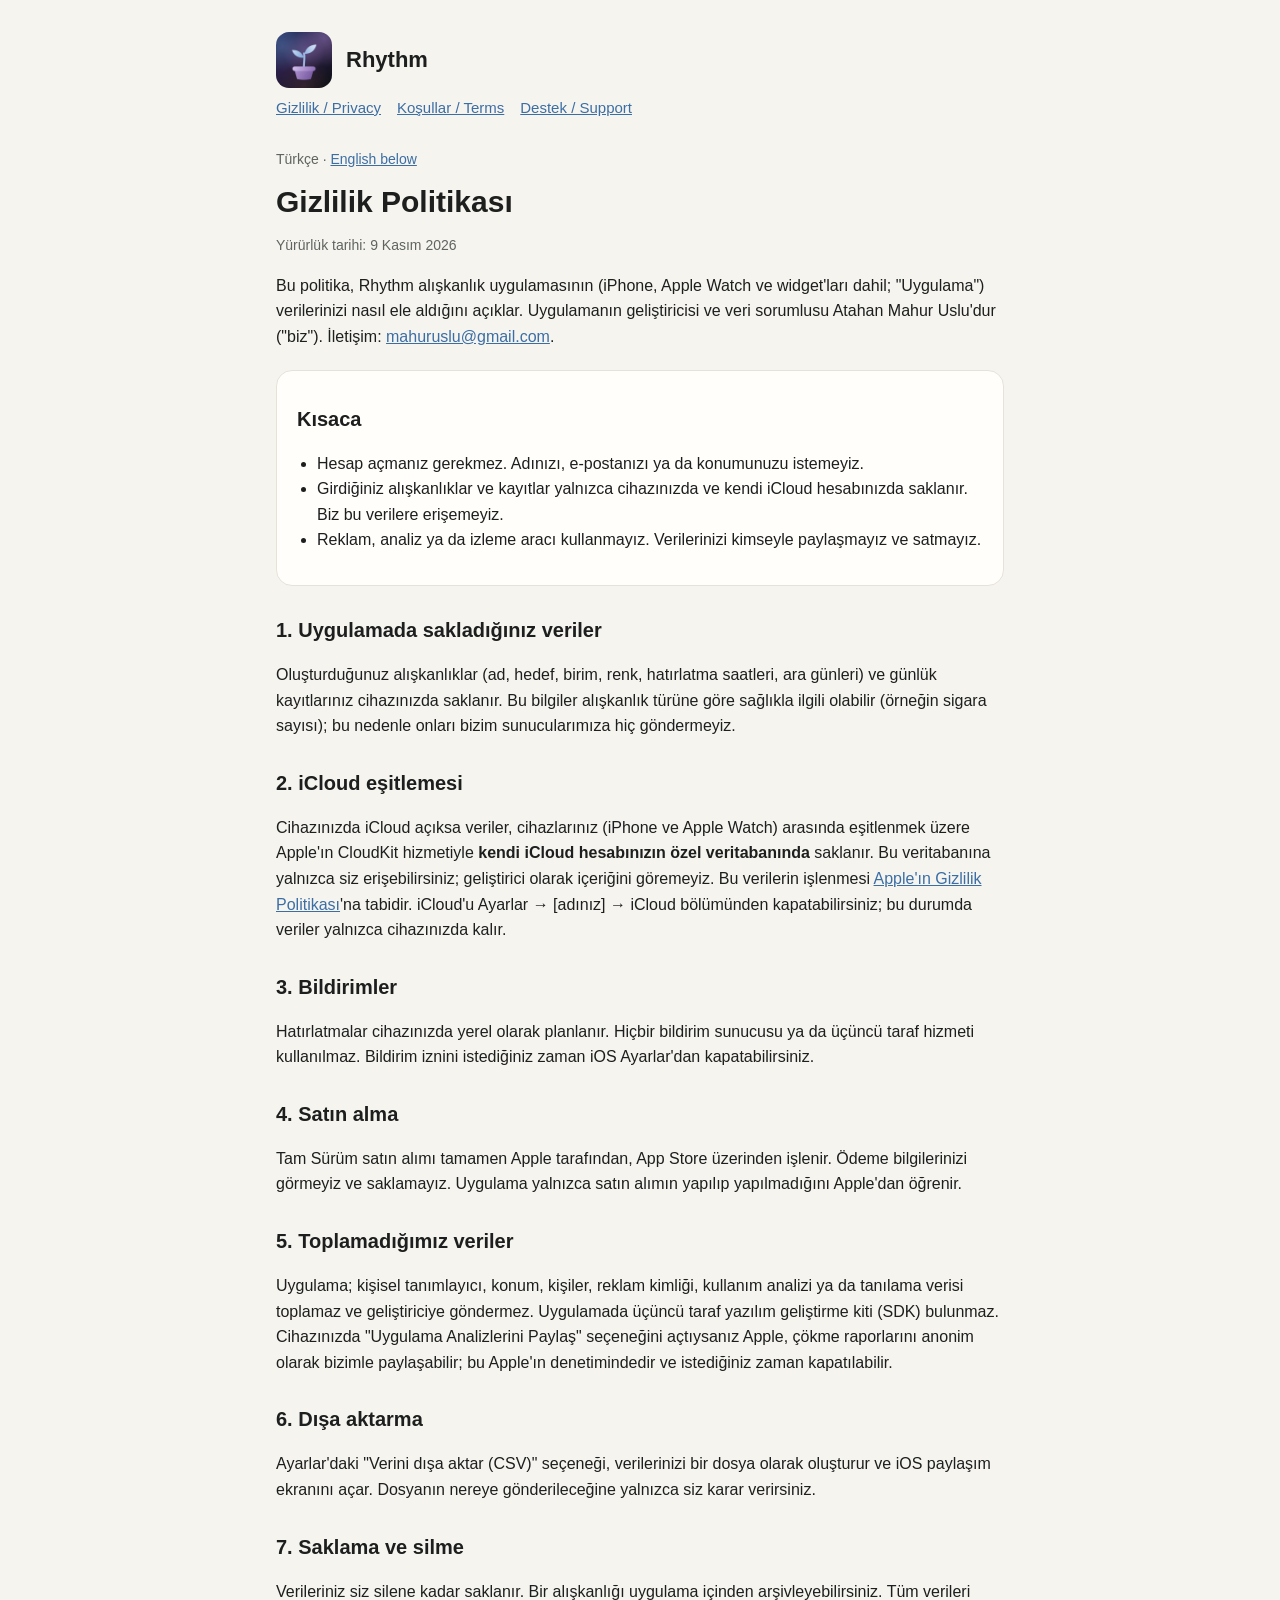
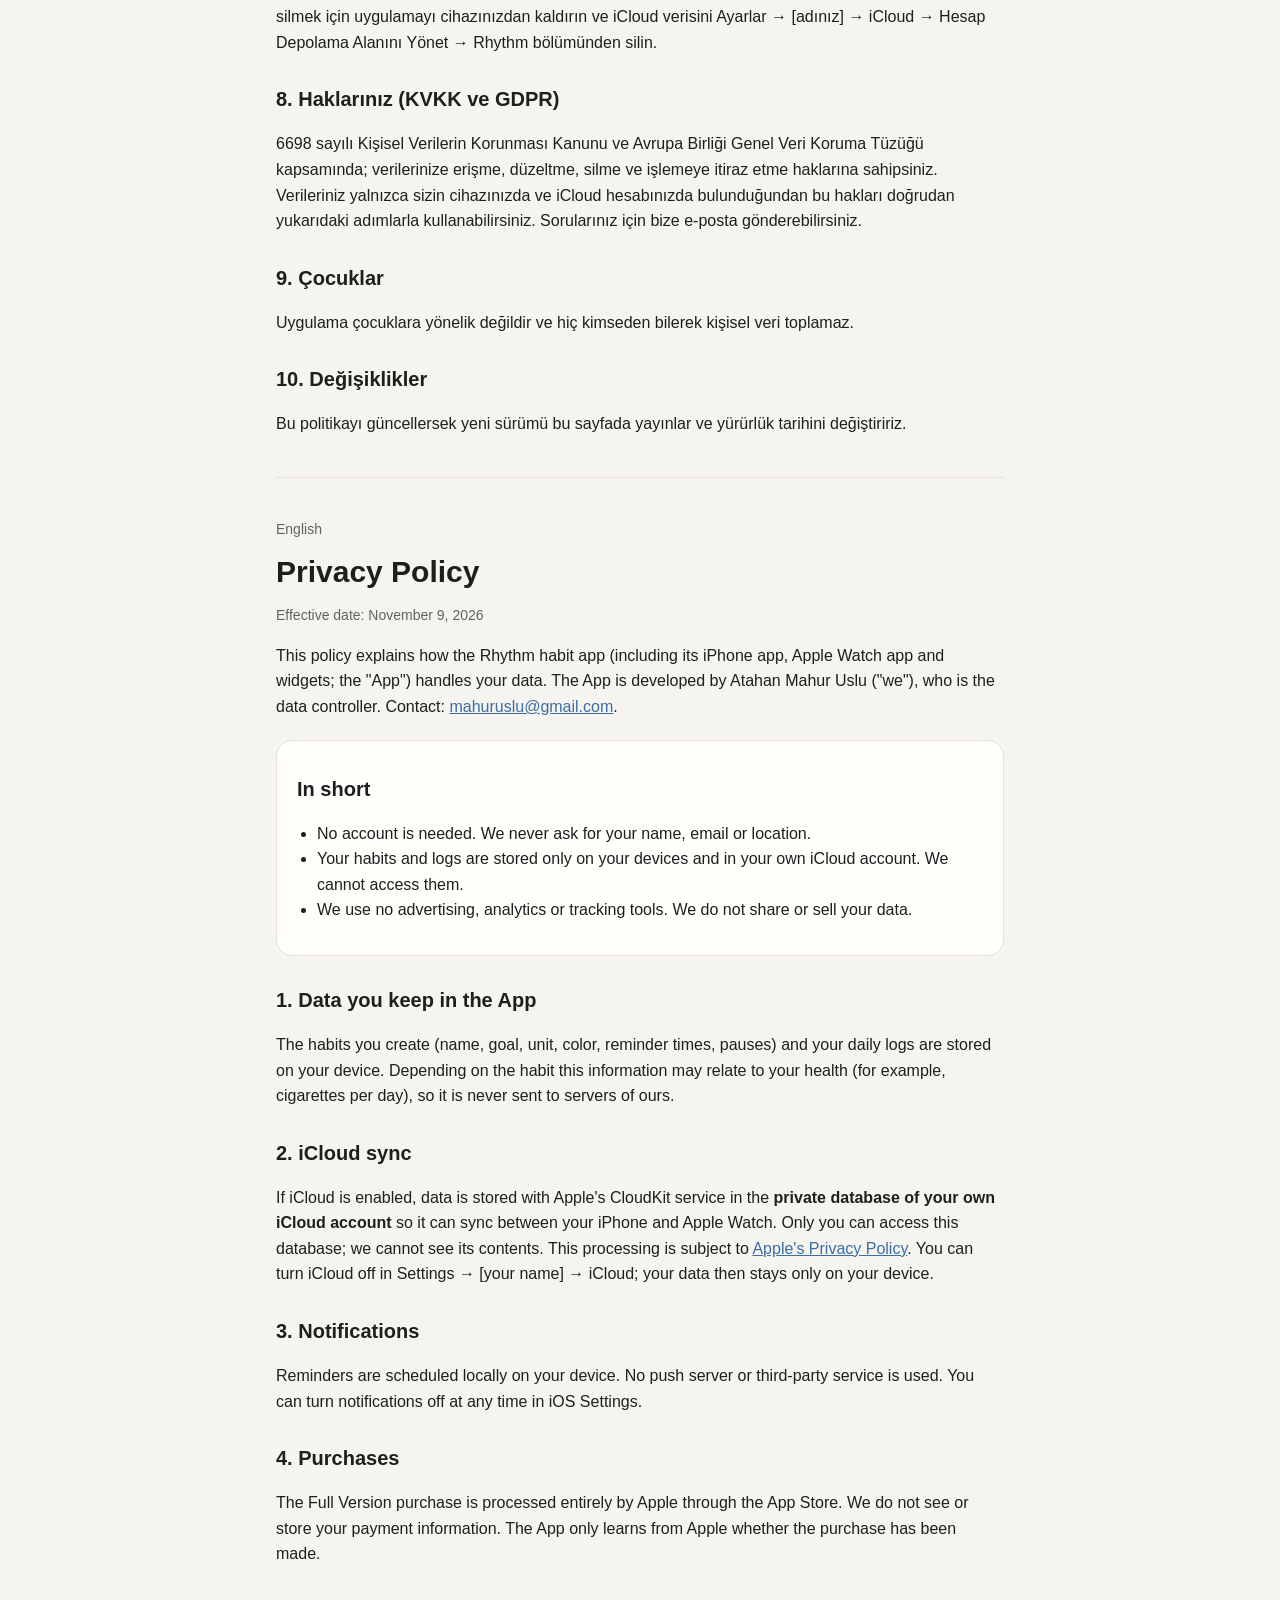
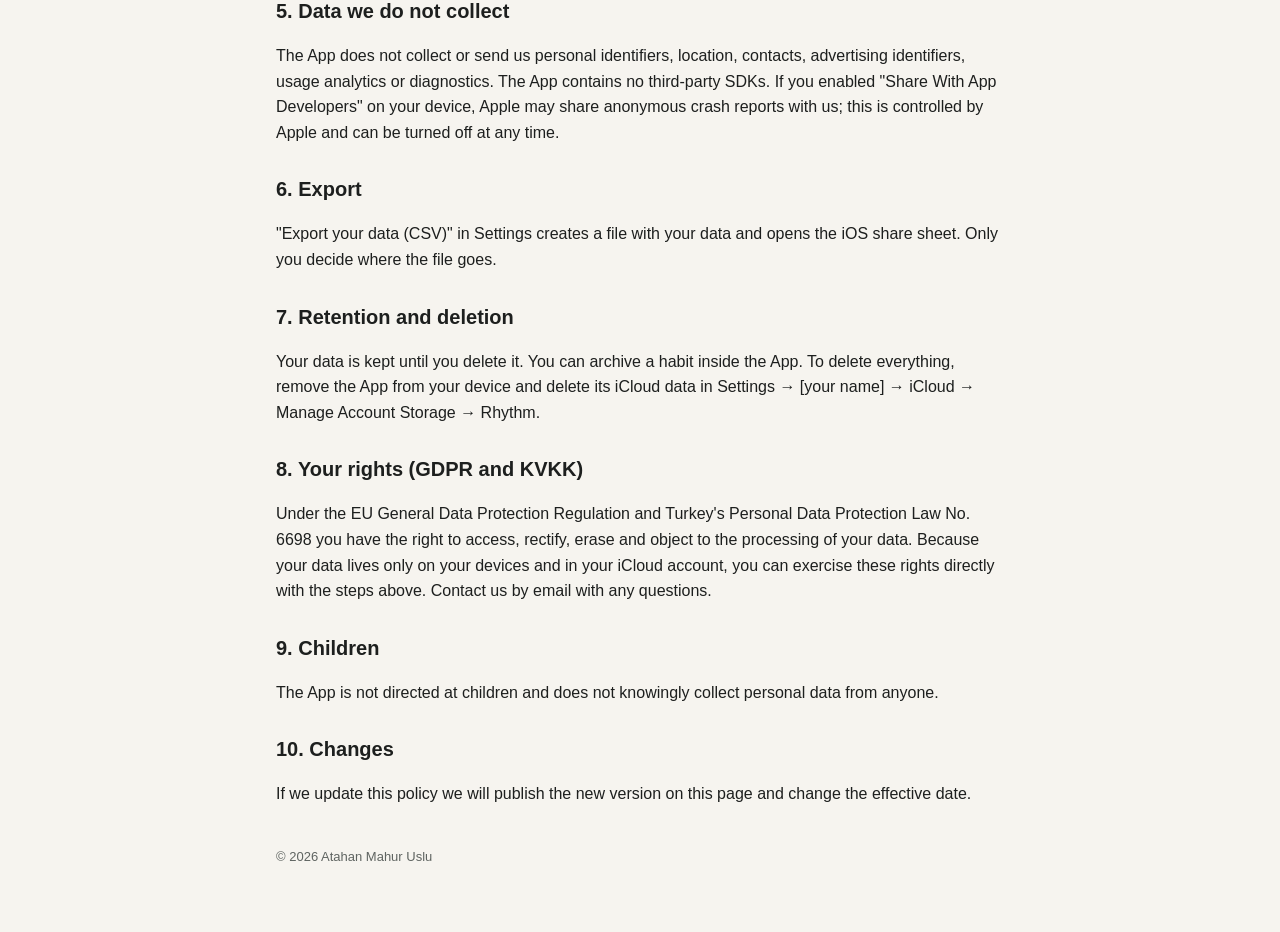
==== privacy.html @ 8d0196c9 "Rhythm privacy policy, terms and support pages Co-Authored-By: Claude Opus 5.5 <noreply@anthropic.co" ====
<!doctype html>
<html lang="tr">
<head>
<meta charset="utf-8">
<meta name="viewport" content="width=device-width, initial-scale=1">
<title>Rhythm · Gizlilik Politikası / Privacy Policy</title>
<link rel="stylesheet" href="style.css">
</head>
<body>
<main>
<header><img src="icon.png" alt=""><a href="index.html">Rhythm</a></header>
<nav><a href="privacy.html">Gizlilik / Privacy</a><a href="terms.html">Koşullar / Terms</a><a href="support.html">Destek / Support</a></nav>

<p class="lang">Türkçe · <a href="#en">English below</a></p>
<h1>Gizlilik Politikası</h1>
<p class="meta">Yürürlük tarihi: 9 Kasım 2026</p>

<p>Bu politika, Rhythm alışkanlık uygulamasının (iPhone, Apple Watch ve widget'ları dahil; "Uygulama") verilerinizi nasıl ele aldığını açıklar. Uygulamanın geliştiricisi ve veri sorumlusu Atahan Mahur Uslu'dur ("biz"). İletişim: <a href="mailto:mahuruslu@gmail.com">mahuruslu@gmail.com</a>.</p>

<div class="card">
<h2>Kısaca</h2>
<ul>
<li>Hesap açmanız gerekmez. Adınızı, e-postanızı ya da konumunuzu istemeyiz.</li>
<li>Girdiğiniz alışkanlıklar ve kayıtlar yalnızca cihazınızda ve kendi iCloud hesabınızda saklanır. Biz bu verilere erişemeyiz.</li>
<li>Reklam, analiz ya da izleme aracı kullanmayız. Verilerinizi kimseyle paylaşmayız ve satmayız.</li>
</ul>
</div>

<h2>1. Uygulamada sakladığınız veriler</h2>
<p>Oluşturduğunuz alışkanlıklar (ad, hedef, birim, renk, hatırlatma saatleri, ara günleri) ve günlük kayıtlarınız cihazınızda saklanır. Bu bilgiler alışkanlık türüne göre sağlıkla ilgili olabilir (örneğin sigara sayısı); bu nedenle onları bizim sunucularımıza hiç göndermeyiz.</p>

<h2>2. iCloud eşitlemesi</h2>
<p>Cihazınızda iCloud açıksa veriler, cihazlarınız (iPhone ve Apple Watch) arasında eşitlenmek üzere Apple'ın CloudKit hizmetiyle <strong>kendi iCloud hesabınızın özel veritabanında</strong> saklanır. Bu veritabanına yalnızca siz erişebilirsiniz; geliştirici olarak içeriğini göremeyiz. Bu verilerin işlenmesi <a href="https://www.apple.com/legal/privacy/">Apple'ın Gizlilik Politikası</a>'na tabidir. iCloud'u Ayarlar → [adınız] → iCloud bölümünden kapatabilirsiniz; bu durumda veriler yalnızca cihazınızda kalır.</p>

<h2>3. Bildirimler</h2>
<p>Hatırlatmalar cihazınızda yerel olarak planlanır. Hiçbir bildirim sunucusu ya da üçüncü taraf hizmeti kullanılmaz. Bildirim iznini istediğiniz zaman iOS Ayarlar'dan kapatabilirsiniz.</p>

<h2>4. Satın alma</h2>
<p>Tam Sürüm satın alımı tamamen Apple tarafından, App Store üzerinden işlenir. Ödeme bilgilerinizi görmeyiz ve saklamayız. Uygulama yalnızca satın alımın yapılıp yapılmadığını Apple'dan öğrenir.</p>

<h2>5. Toplamadığımız veriler</h2>
<p>Uygulama; kişisel tanımlayıcı, konum, kişiler, reklam kimliği, kullanım analizi ya da tanılama verisi toplamaz ve geliştiriciye göndermez. Uygulamada üçüncü taraf yazılım geliştirme kiti (SDK) bulunmaz. Cihazınızda "Uygulama Analizlerini Paylaş" seçeneğini açtıysanız Apple, çökme raporlarını anonim olarak bizimle paylaşabilir; bu Apple'ın denetimindedir ve istediğiniz zaman kapatılabilir.</p>

<h2>6. Dışa aktarma</h2>
<p>Ayarlar'daki "Verini dışa aktar (CSV)" seçeneği, verilerinizi bir dosya olarak oluşturur ve iOS paylaşım ekranını açar. Dosyanın nereye gönderileceğine yalnızca siz karar verirsiniz.</p>

<h2>7. Saklama ve silme</h2>
<p>Verileriniz siz silene kadar saklanır. Bir alışkanlığı uygulama içinden arşivleyebilirsiniz. Tüm verileri silmek için uygulamayı cihazınızdan kaldırın ve iCloud verisini Ayarlar → [adınız] → iCloud → Hesap Depolama Alanını Yönet → Rhythm bölümünden silin.</p>

<h2>8. Haklarınız (KVKK ve GDPR)</h2>
<p>6698 sayılı Kişisel Verilerin Korunması Kanunu ve Avrupa Birliği Genel Veri Koruma Tüzüğü kapsamında; verilerinize erişme, düzeltme, silme ve işlemeye itiraz etme haklarına sahipsiniz. Verileriniz yalnızca sizin cihazınızda ve iCloud hesabınızda bulunduğundan bu hakları doğrudan yukarıdaki adımlarla kullanabilirsiniz. Sorularınız için bize e-posta gönderebilirsiniz.</p>

<h2>9. Çocuklar</h2>
<p>Uygulama çocuklara yönelik değildir ve hiç kimseden bilerek kişisel veri toplamaz.</p>

<h2>10. Değişiklikler</h2>
<p>Bu politikayı güncellersek yeni sürümü bu sayfada yayınlar ve yürürlük tarihini değiştiririz.</p>

<hr id="en">

<p class="lang">English</p>
<h1>Privacy Policy</h1>
<p class="meta">Effective date: November 9, 2026</p>

<p>This policy explains how the Rhythm habit app (including its iPhone app, Apple Watch app and widgets; the "App") handles your data. The App is developed by Atahan Mahur Uslu ("we"), who is the data controller. Contact: <a href="mailto:mahuruslu@gmail.com">mahuruslu@gmail.com</a>.</p>

<div class="card">
<h2>In short</h2>
<ul>
<li>No account is needed. We never ask for your name, email or location.</li>
<li>Your habits and logs are stored only on your devices and in your own iCloud account. We cannot access them.</li>
<li>We use no advertising, analytics or tracking tools. We do not share or sell your data.</li>
</ul>
</div>

<h2>1. Data you keep in the App</h2>
<p>The habits you create (name, goal, unit, color, reminder times, pauses) and your daily logs are stored on your device. Depending on the habit this information may relate to your health (for example, cigarettes per day), so it is never sent to servers of ours.</p>

<h2>2. iCloud sync</h2>
<p>If iCloud is enabled, data is stored with Apple's CloudKit service in the <strong>private database of your own iCloud account</strong> so it can sync between your iPhone and Apple Watch. Only you can access this database; we cannot see its contents. This processing is subject to <a href="https://www.apple.com/legal/privacy/">Apple's Privacy Policy</a>. You can turn iCloud off in Settings → [your name] → iCloud; your data then stays only on your device.</p>

<h2>3. Notifications</h2>
<p>Reminders are scheduled locally on your device. No push server or third-party service is used. You can turn notifications off at any time in iOS Settings.</p>

<h2>4. Purchases</h2>
<p>The Full Version purchase is processed entirely by Apple through the App Store. We do not see or store your payment information. The App only learns from Apple whether the purchase has been made.</p>

<h2>5. Data we do not collect</h2>
<p>The App does not collect or send us personal identifiers, location, contacts, advertising identifiers, usage analytics or diagnostics. The App contains no third-party SDKs. If you enabled "Share With App Developers" on your device, Apple may share anonymous crash reports with us; this is controlled by Apple and can be turned off at any time.</p>

<h2>6. Export</h2>
<p>"Export your data (CSV)" in Settings creates a file with your data and opens the iOS share sheet. Only you decide where the file goes.</p>

<h2>7. Retention and deletion</h2>
<p>Your data is kept until you delete it. You can archive a habit inside the App. To delete everything, remove the App from your device and delete its iCloud data in Settings → [your name] → iCloud → Manage Account Storage → Rhythm.</p>

<h2>8. Your rights (GDPR and KVKK)</h2>
<p>Under the EU General Data Protection Regulation and Turkey's Personal Data Protection Law No. 6698 you have the right to access, rectify, erase and object to the processing of your data. Because your data lives only on your devices and in your iCloud account, you can exercise these rights directly with the steps above. Contact us by email with any questions.</p>

<h2>9. Children</h2>
<p>The App is not directed at children and does not knowingly collect personal data from anyone.</p>

<h2>10. Changes</h2>
<p>If we update this policy we will publish the new version on this page and change the effective date.</p>

<footer>© 2026 Atahan Mahur Uslu</footer>
</main>
</body>
</html>
---- style.css ----
:root { --bg:#F6F4EF; --card:#FFFEFB; --ink:#1D1F1E; --muted:#5F6461; --line:#E6E2D9; --accent:#3B6EA5; }
@media (prefers-color-scheme: dark) { :root { --bg:#16181D; --card:#20232B; --ink:#ECEAE4; --muted:#A5ABA7; --line:#343834; --accent:#8DB4E2; } }
* { box-sizing: border-box; }
body { margin:0; background:var(--bg); color:var(--ink); font:16px/1.6 -apple-system, BlinkMacSystemFont, "SF Pro Text", "Helvetica Neue", Arial, sans-serif; }
main { max-width:760px; margin:0 auto; padding:32px 16px 64px; }
header { display:flex; align-items:center; gap:14px; margin-bottom:8px; }
header img { width:56px; height:56px; border-radius:13px; }
header a { color:inherit; text-decoration:none; font-weight:700; font-size:22px; }
nav { display:flex; flex-wrap:wrap; gap:6px 16px; margin:8px 0 28px; font-size:15px; }
a { color:var(--accent); }
h1 { font-size:30px; line-height:1.2; margin:8px 0 4px; }
h2 { font-size:20px; margin:28px 0 6px; }
h3 { font-size:17px; margin:20px 0 4px; }
.meta { color:var(--muted); font-size:14px; }
.card { background:var(--card); border:1px solid var(--line); border-radius:16px; padding:4px 20px 16px; margin:20px 0; }
.lang { font-size:14px; color:var(--muted); }
hr { border:0; border-top:1px solid var(--line); margin:40px 0; }
footer { color:var(--muted); font-size:13px; margin-top:40px; }
ul { padding-left:20px; }
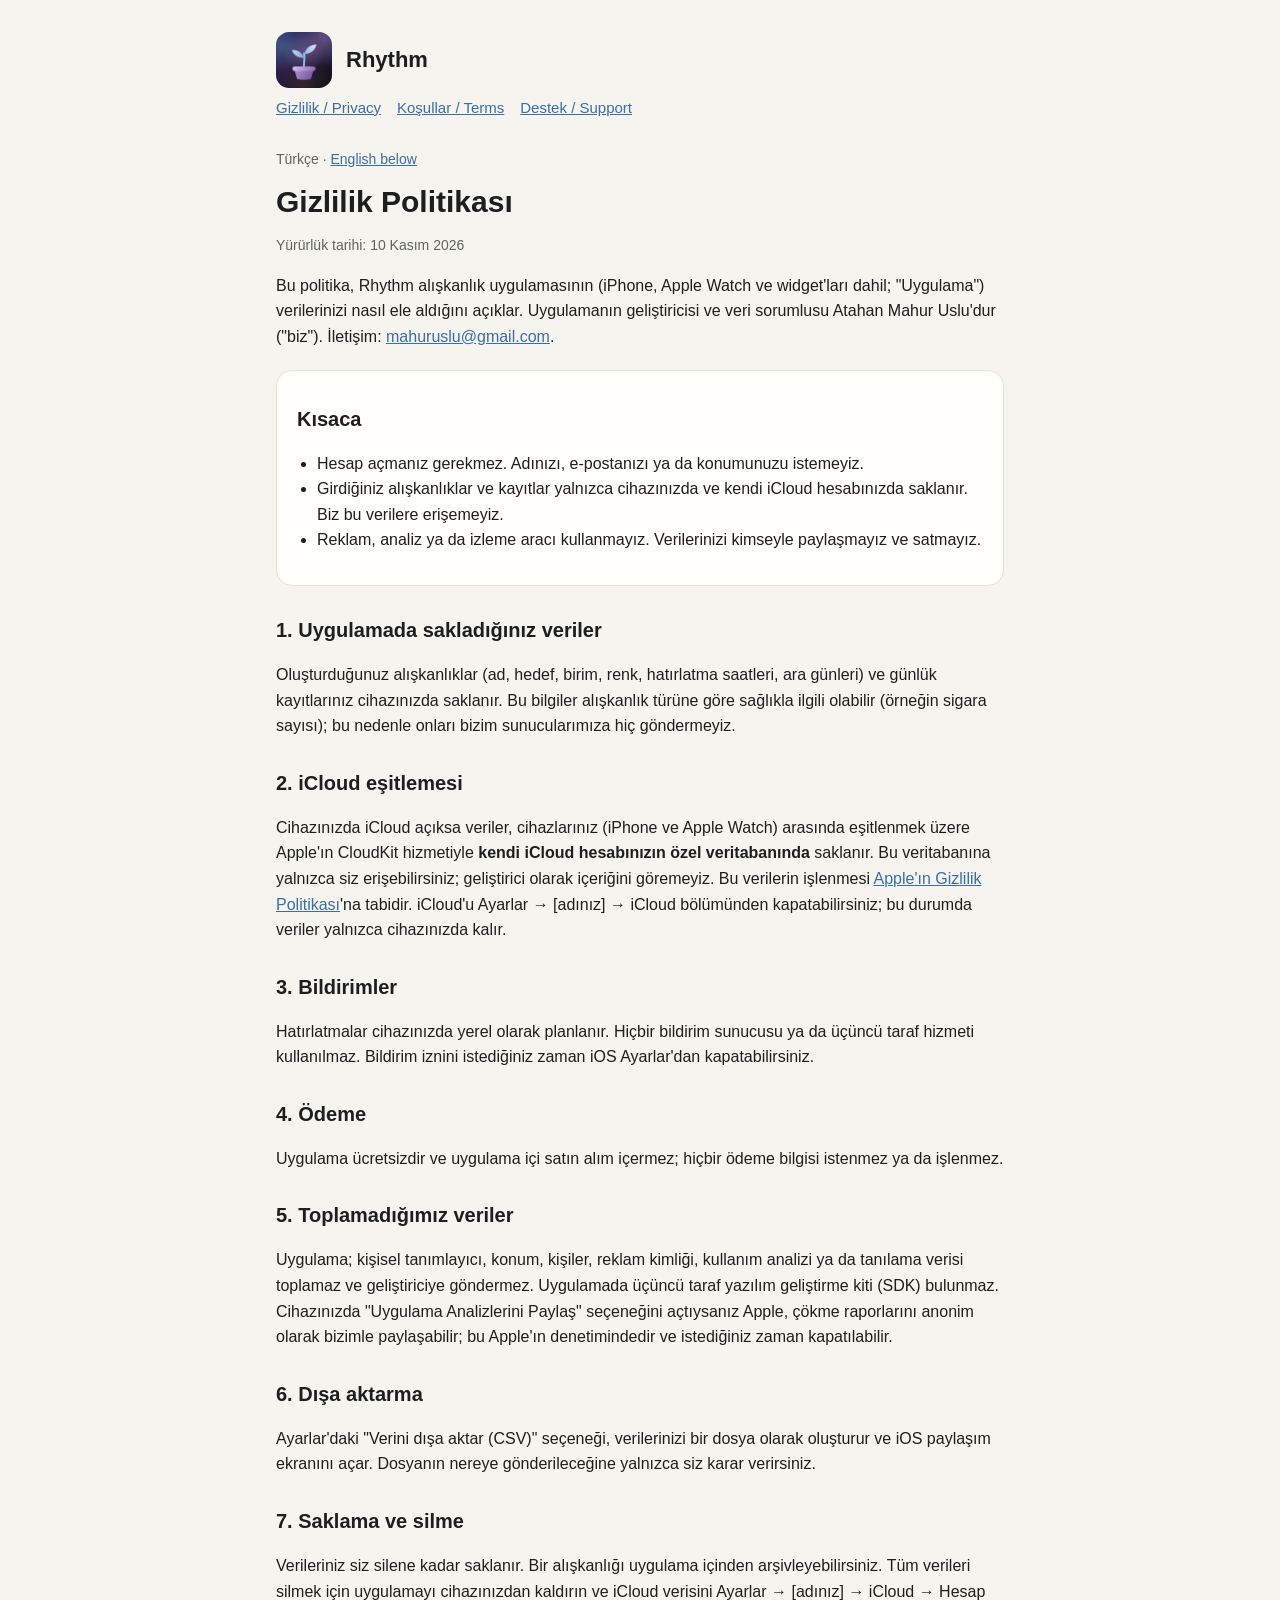
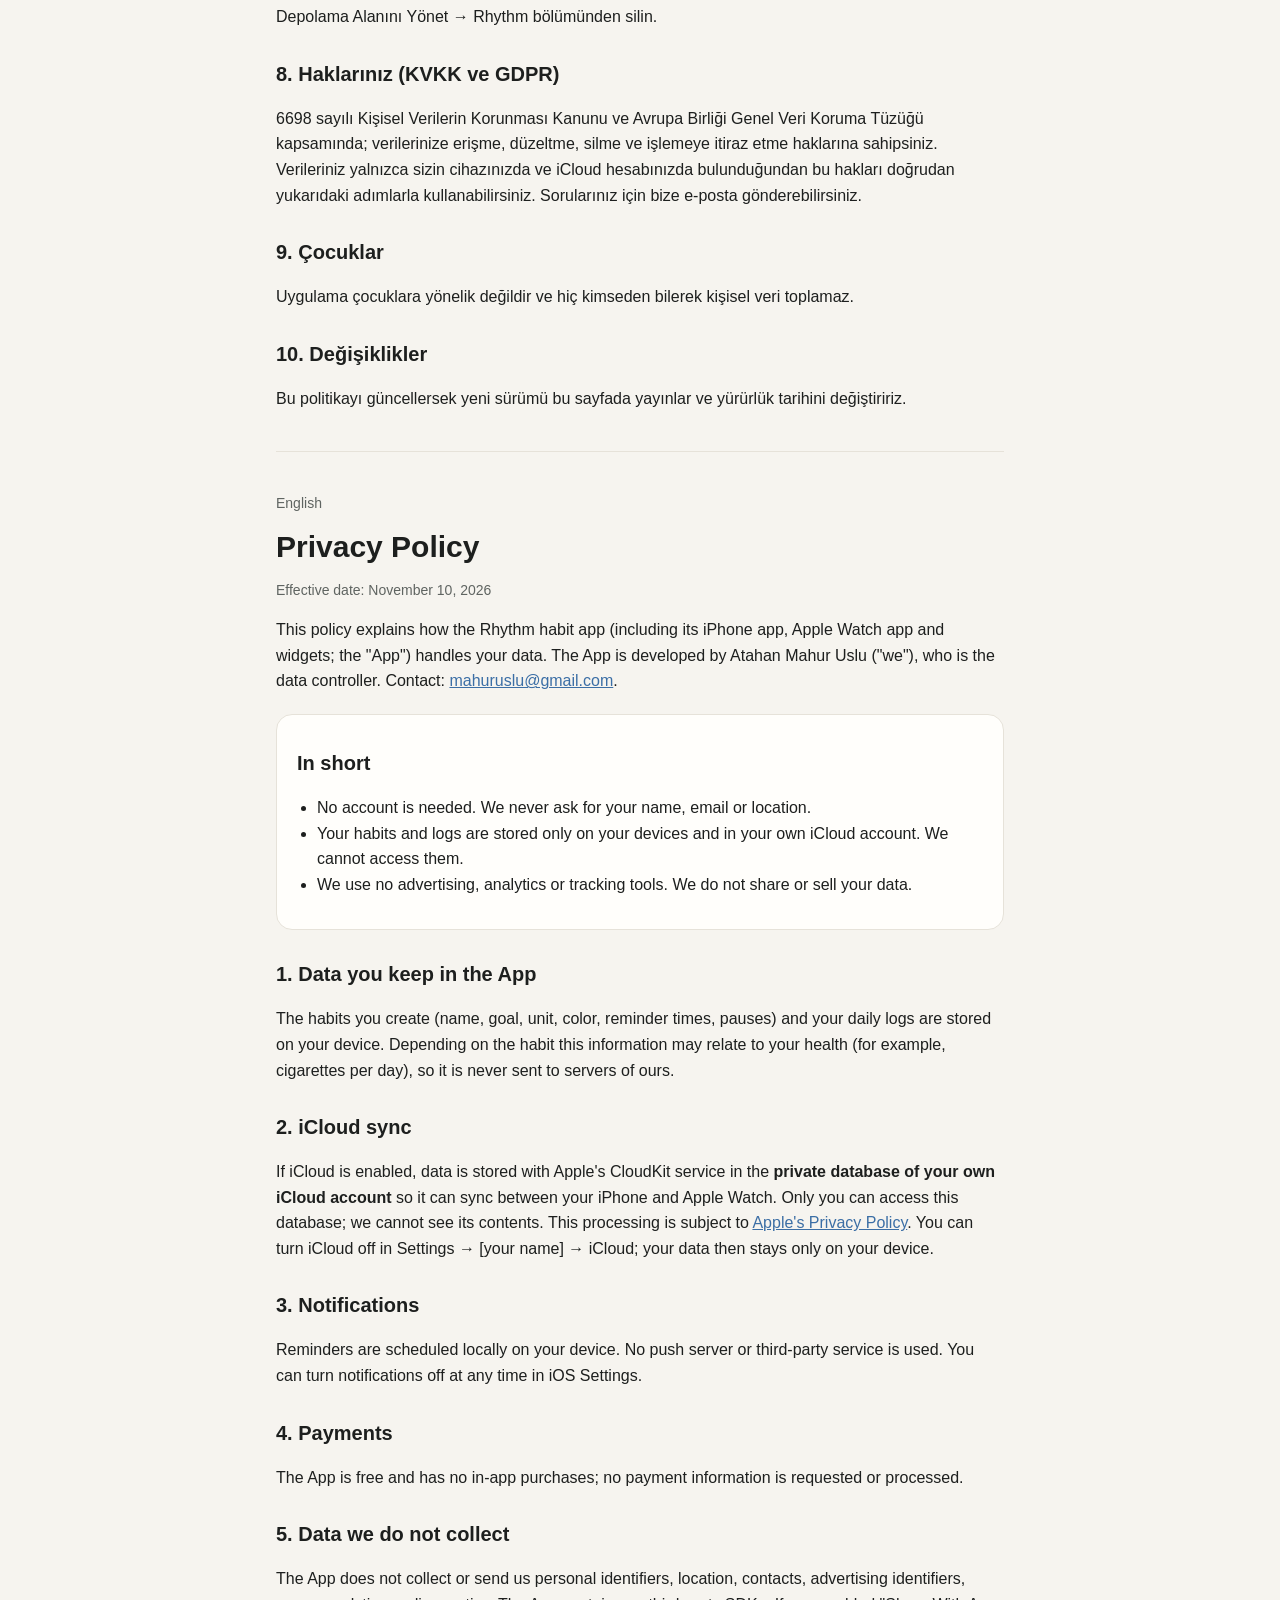
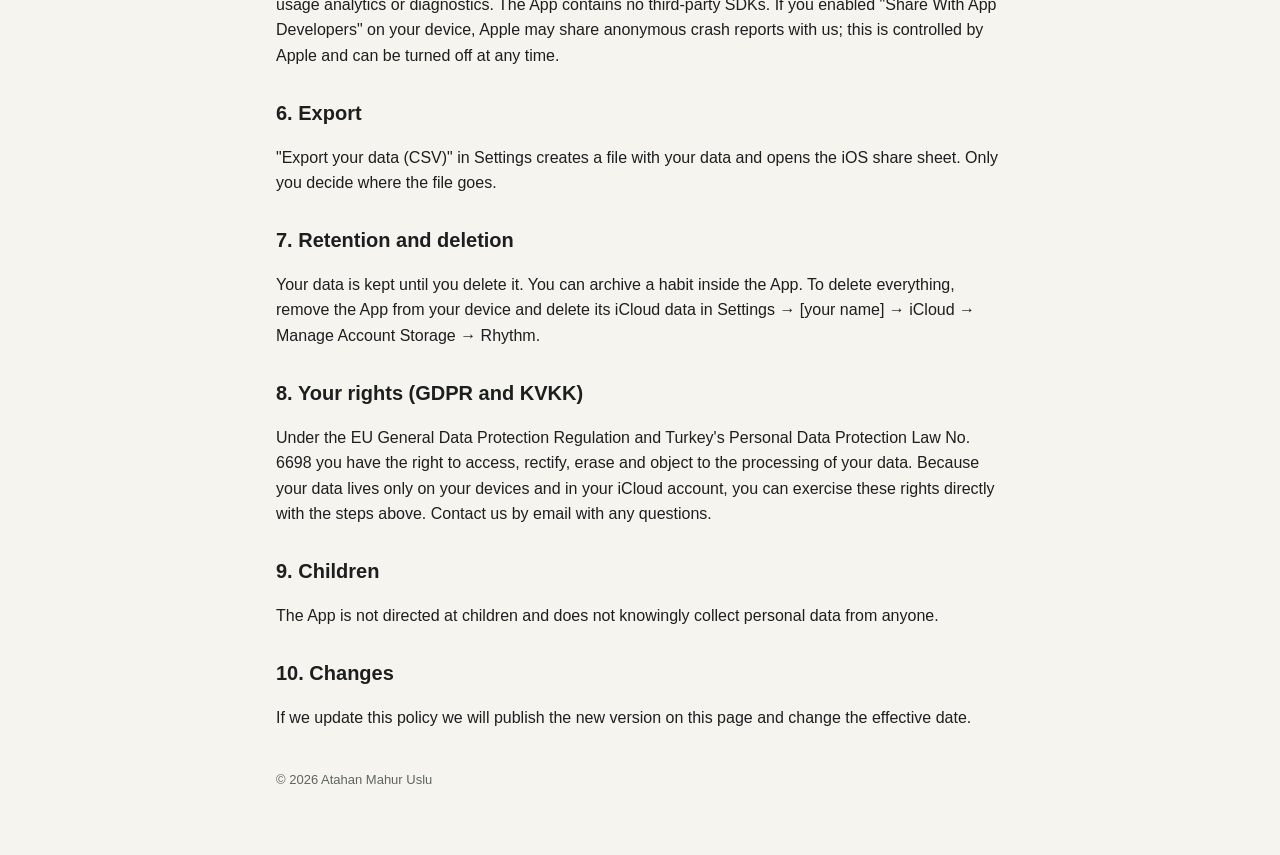
==== commit 679bdcf4: "Update terms, privacy and support: the app is completely free Co-Authored-By: Claude Opus 5.5 <norep" ====
--- a/privacy.html
+++ b/privacy.html
@@ -13,7 +13,7 @@
 
 <p class="lang">Türkçe · <a href="#en">English below</a></p>
 <h1>Gizlilik Politikası</h1>
-<p class="meta">Yürürlük tarihi: 9 Kasım 2026</p>
+<p class="meta">Yürürlük tarihi: 10 Kasım 2026</p>
 
 <p>Bu politika, Rhythm alışkanlık uygulamasının (iPhone, Apple Watch ve widget'ları dahil; "Uygulama") verilerinizi nasıl ele aldığını açıklar. Uygulamanın geliştiricisi ve veri sorumlusu Atahan Mahur Uslu'dur ("biz"). İletişim: <a href="mailto:mahuruslu@gmail.com">mahuruslu@gmail.com</a>.</p>
 
@@ -35,8 +35,8 @@
 <h2>3. Bildirimler</h2>
 <p>Hatırlatmalar cihazınızda yerel olarak planlanır. Hiçbir bildirim sunucusu ya da üçüncü taraf hizmeti kullanılmaz. Bildirim iznini istediğiniz zaman iOS Ayarlar'dan kapatabilirsiniz.</p>
 
-<h2>4. Satın alma</h2>
-<p>Tam Sürüm satın alımı tamamen Apple tarafından, App Store üzerinden işlenir. Ödeme bilgilerinizi görmeyiz ve saklamayız. Uygulama yalnızca satın alımın yapılıp yapılmadığını Apple'dan öğrenir.</p>
+<h2>4. Ödeme</h2>
+<p>Uygulama ücretsizdir ve uygulama içi satın alım içermez; hiçbir ödeme bilgisi istenmez ya da işlenmez.</p>
 
 <h2>5. Toplamadığımız veriler</h2>
 <p>Uygulama; kişisel tanımlayıcı, konum, kişiler, reklam kimliği, kullanım analizi ya da tanılama verisi toplamaz ve geliştiriciye göndermez. Uygulamada üçüncü taraf yazılım geliştirme kiti (SDK) bulunmaz. Cihazınızda "Uygulama Analizlerini Paylaş" seçeneğini açtıysanız Apple, çökme raporlarını anonim olarak bizimle paylaşabilir; bu Apple'ın denetimindedir ve istediğiniz zaman kapatılabilir.</p>
@@ -60,7 +60,7 @@
 
 <p class="lang">English</p>
 <h1>Privacy Policy</h1>
-<p class="meta">Effective date: November 9, 2026</p>
+<p class="meta">Effective date: November 10, 2026</p>
 
 <p>This policy explains how the Rhythm habit app (including its iPhone app, Apple Watch app and widgets; the "App") handles your data. The App is developed by Atahan Mahur Uslu ("we"), who is the data controller. Contact: <a href="mailto:mahuruslu@gmail.com">mahuruslu@gmail.com</a>.</p>
 
@@ -82,8 +82,8 @@
 <h2>3. Notifications</h2>
 <p>Reminders are scheduled locally on your device. No push server or third-party service is used. You can turn notifications off at any time in iOS Settings.</p>
 
-<h2>4. Purchases</h2>
-<p>The Full Version purchase is processed entirely by Apple through the App Store. We do not see or store your payment information. The App only learns from Apple whether the purchase has been made.</p>
+<h2>4. Payments</h2>
+<p>The App is free and has no in-app purchases; no payment information is requested or processed.</p>
 
 <h2>5. Data we do not collect</h2>
 <p>The App does not collect or send us personal identifiers, location, contacts, advertising identifiers, usage analytics or diagnostics. The App contains no third-party SDKs. If you enabled "Share With App Developers" on your device, Apple may share anonymous crash reports with us; this is controlled by Apple and can be turned off at any time.</p>
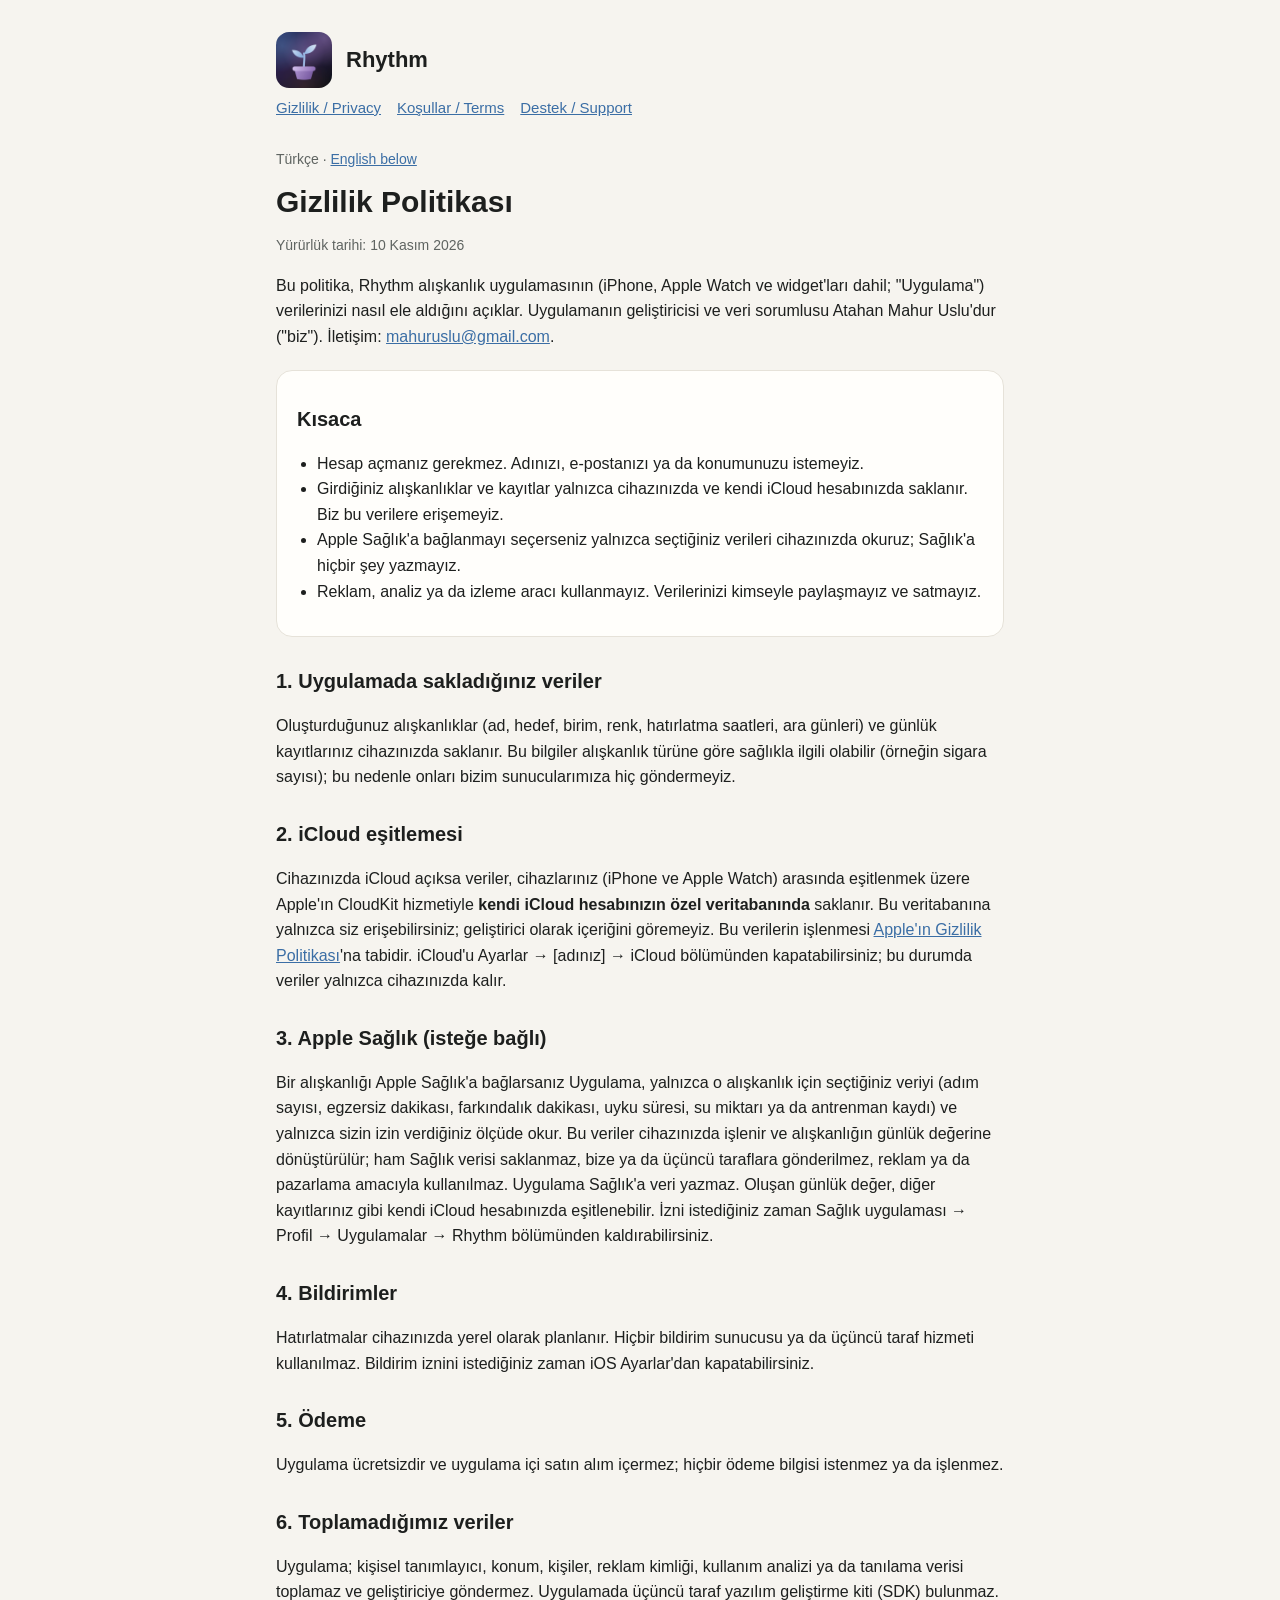
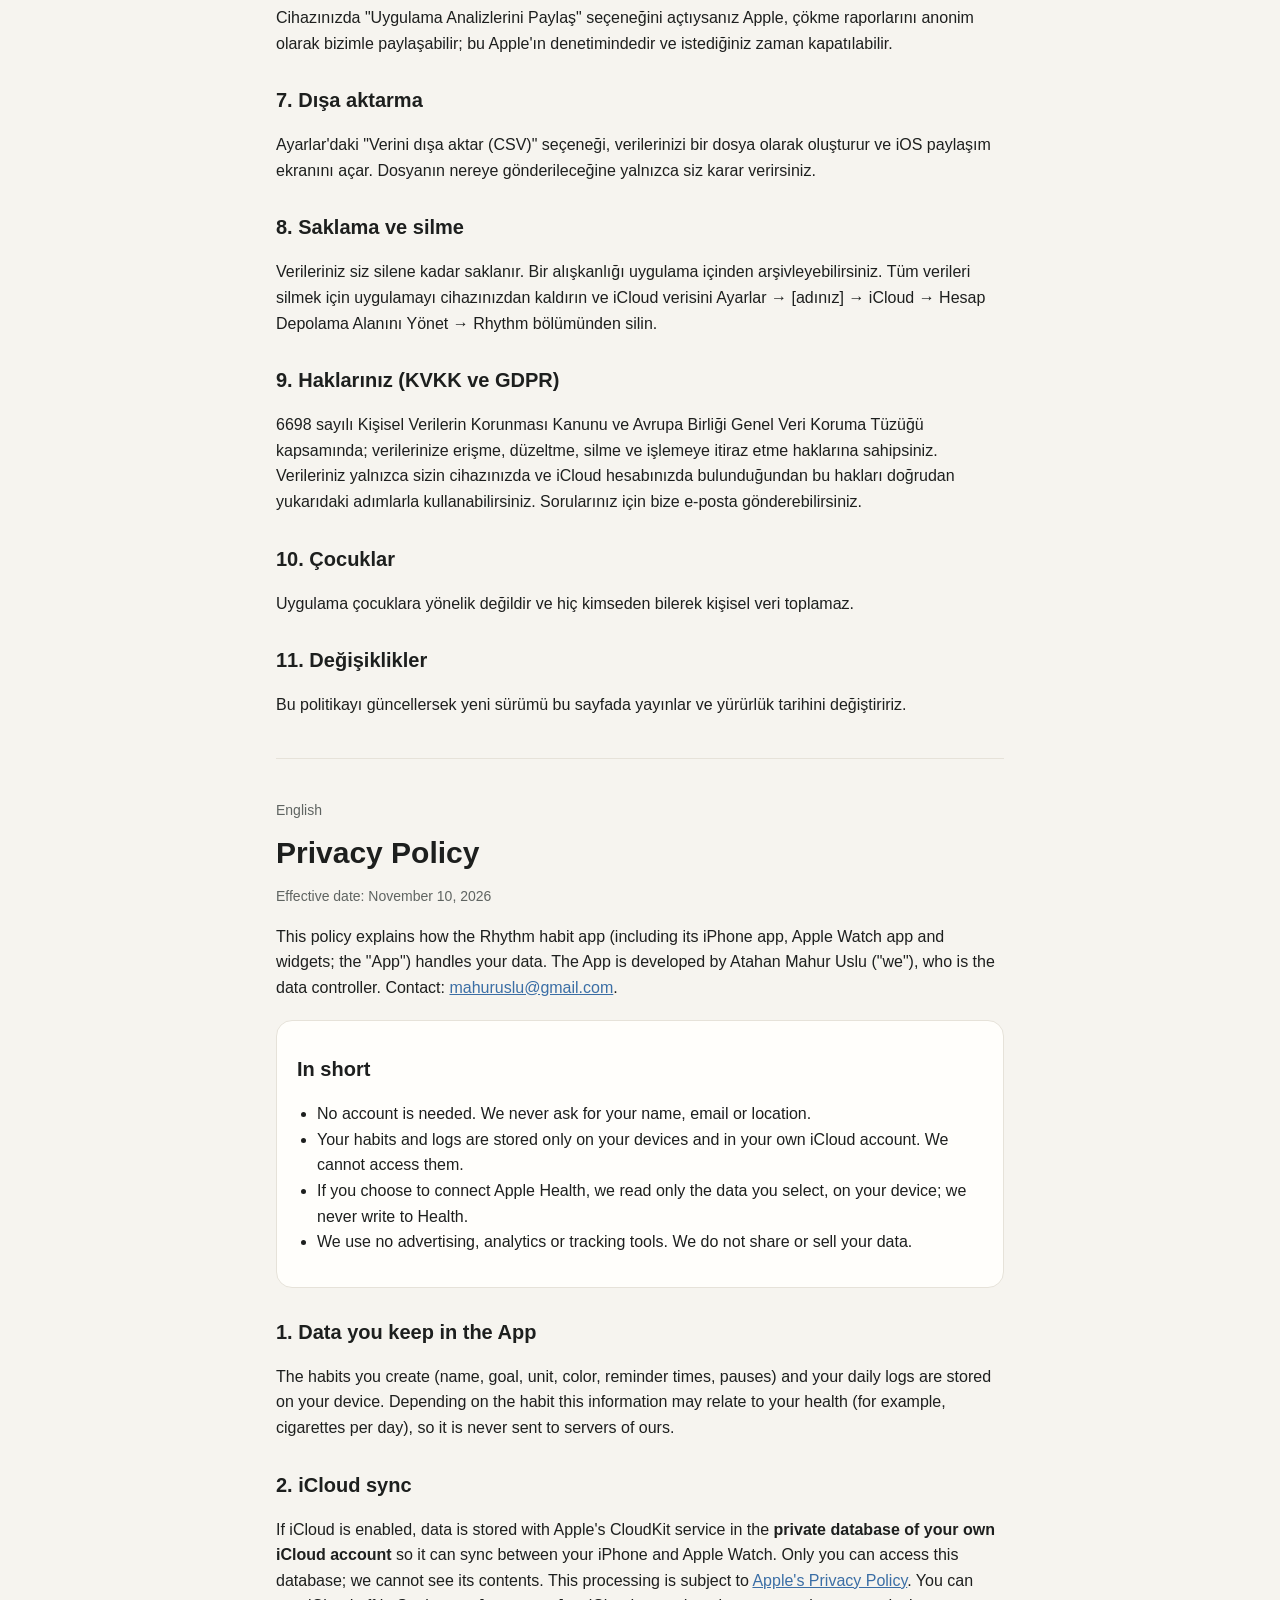
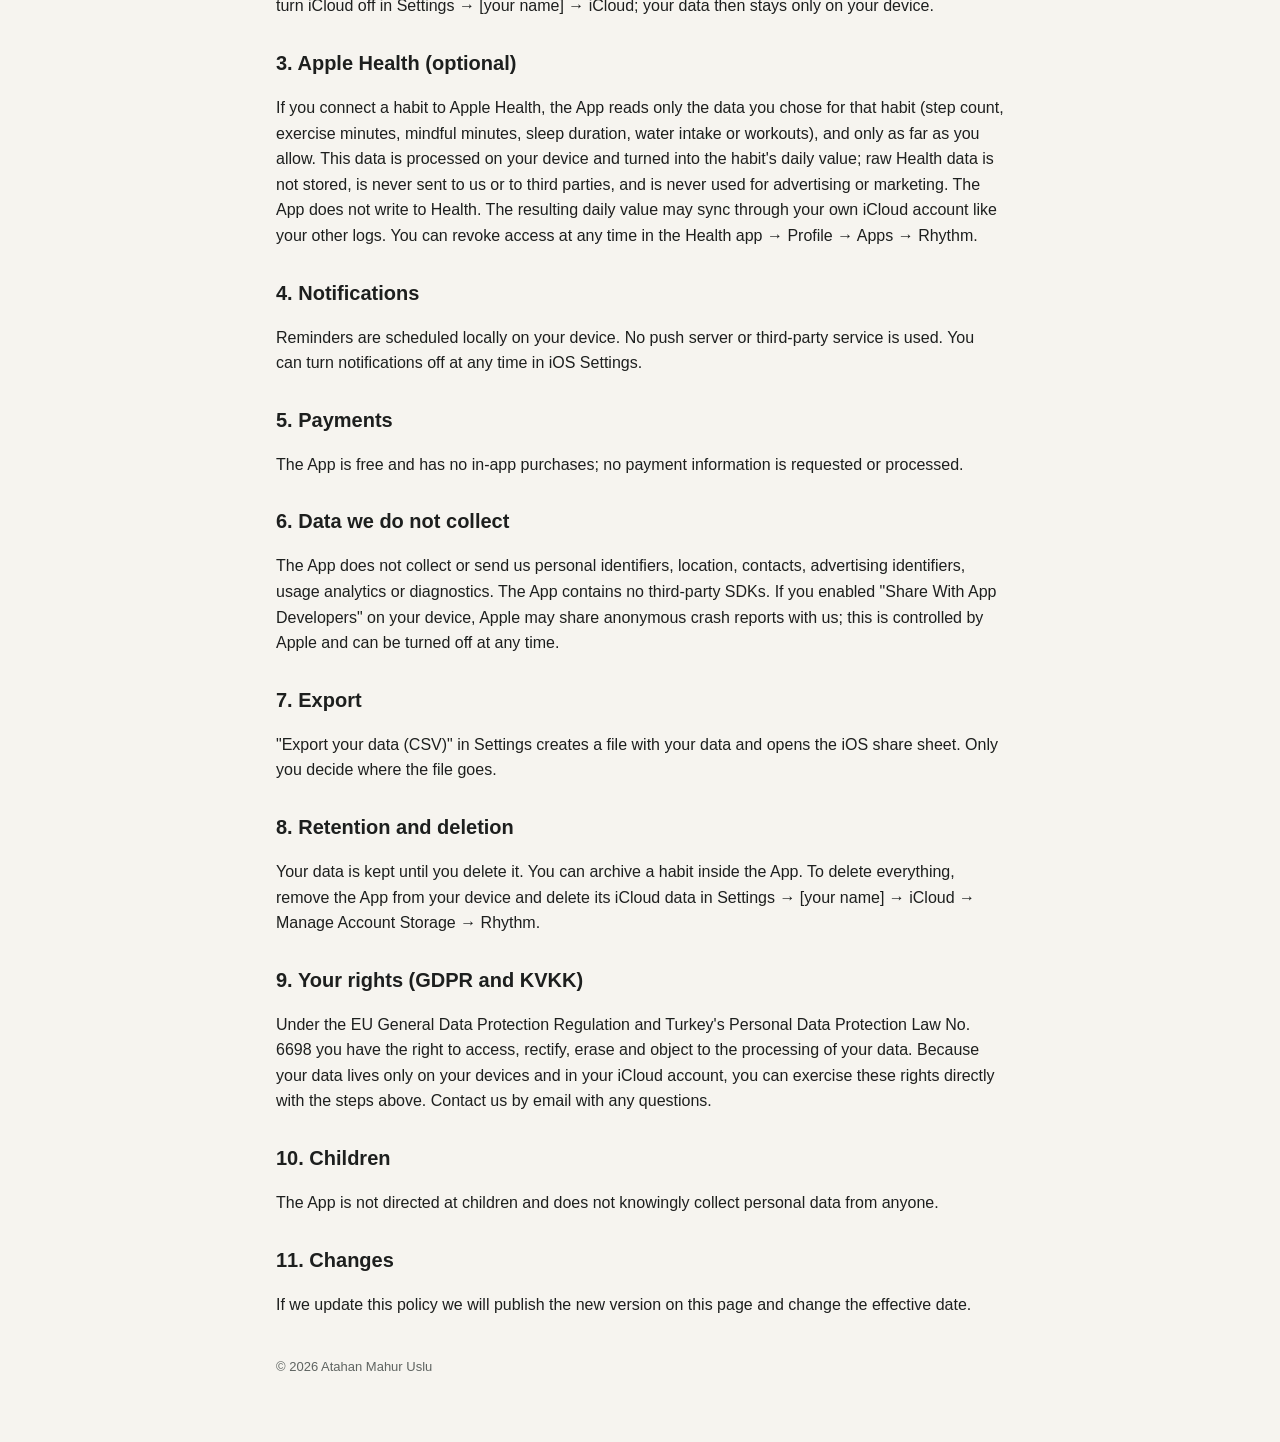
==== commit ad4bc3e4: "privacy/support: optional read-only Apple Health Co-Authored-By: Claude Opus 5.5 <noreply@anthropic." ====
--- a/privacy.html
+++ b/privacy.html
@@ -22,6 +22,7 @@
 <ul>
 <li>Hesap açmanız gerekmez. Adınızı, e-postanızı ya da konumunuzu istemeyiz.</li>
 <li>Girdiğiniz alışkanlıklar ve kayıtlar yalnızca cihazınızda ve kendi iCloud hesabınızda saklanır. Biz bu verilere erişemeyiz.</li>
+<li>Apple Sağlık'a bağlanmayı seçerseniz yalnızca seçtiğiniz verileri cihazınızda okuruz; Sağlık'a hiçbir şey yazmayız.</li>
 <li>Reklam, analiz ya da izleme aracı kullanmayız. Verilerinizi kimseyle paylaşmayız ve satmayız.</li>
 </ul>
 </div>
@@ -32,28 +33,31 @@
 <h2>2. iCloud eşitlemesi</h2>
 <p>Cihazınızda iCloud açıksa veriler, cihazlarınız (iPhone ve Apple Watch) arasında eşitlenmek üzere Apple'ın CloudKit hizmetiyle <strong>kendi iCloud hesabınızın özel veritabanında</strong> saklanır. Bu veritabanına yalnızca siz erişebilirsiniz; geliştirici olarak içeriğini göremeyiz. Bu verilerin işlenmesi <a href="https://www.apple.com/legal/privacy/">Apple'ın Gizlilik Politikası</a>'na tabidir. iCloud'u Ayarlar → [adınız] → iCloud bölümünden kapatabilirsiniz; bu durumda veriler yalnızca cihazınızda kalır.</p>
 
-<h2>3. Bildirimler</h2>
+<h2>3. Apple Sağlık (isteğe bağlı)</h2>
+<p>Bir alışkanlığı Apple Sağlık'a bağlarsanız Uygulama, yalnızca o alışkanlık için seçtiğiniz veriyi (adım sayısı, egzersiz dakikası, farkındalık dakikası, uyku süresi, su miktarı ya da antrenman kaydı) ve yalnızca sizin izin verdiğiniz ölçüde okur. Bu veriler cihazınızda işlenir ve alışkanlığın günlük değerine dönüştürülür; ham Sağlık verisi saklanmaz, bize ya da üçüncü taraflara gönderilmez, reklam ya da pazarlama amacıyla kullanılmaz. Uygulama Sağlık'a veri yazmaz. Oluşan günlük değer, diğer kayıtlarınız gibi kendi iCloud hesabınızda eşitlenebilir. İzni istediğiniz zaman Sağlık uygulaması → Profil → Uygulamalar → Rhythm bölümünden kaldırabilirsiniz.</p>
+
+<h2>4. Bildirimler</h2>
 <p>Hatırlatmalar cihazınızda yerel olarak planlanır. Hiçbir bildirim sunucusu ya da üçüncü taraf hizmeti kullanılmaz. Bildirim iznini istediğiniz zaman iOS Ayarlar'dan kapatabilirsiniz.</p>
 
-<h2>4. Ödeme</h2>
+<h2>5. Ödeme</h2>
 <p>Uygulama ücretsizdir ve uygulama içi satın alım içermez; hiçbir ödeme bilgisi istenmez ya da işlenmez.</p>
 
-<h2>5. Toplamadığımız veriler</h2>
+<h2>6. Toplamadığımız veriler</h2>
 <p>Uygulama; kişisel tanımlayıcı, konum, kişiler, reklam kimliği, kullanım analizi ya da tanılama verisi toplamaz ve geliştiriciye göndermez. Uygulamada üçüncü taraf yazılım geliştirme kiti (SDK) bulunmaz. Cihazınızda "Uygulama Analizlerini Paylaş" seçeneğini açtıysanız Apple, çökme raporlarını anonim olarak bizimle paylaşabilir; bu Apple'ın denetimindedir ve istediğiniz zaman kapatılabilir.</p>
 
-<h2>6. Dışa aktarma</h2>
+<h2>7. Dışa aktarma</h2>
 <p>Ayarlar'daki "Verini dışa aktar (CSV)" seçeneği, verilerinizi bir dosya olarak oluşturur ve iOS paylaşım ekranını açar. Dosyanın nereye gönderileceğine yalnızca siz karar verirsiniz.</p>
 
-<h2>7. Saklama ve silme</h2>
+<h2>8. Saklama ve silme</h2>
 <p>Verileriniz siz silene kadar saklanır. Bir alışkanlığı uygulama içinden arşivleyebilirsiniz. Tüm verileri silmek için uygulamayı cihazınızdan kaldırın ve iCloud verisini Ayarlar → [adınız] → iCloud → Hesap Depolama Alanını Yönet → Rhythm bölümünden silin.</p>
 
-<h2>8. Haklarınız (KVKK ve GDPR)</h2>
+<h2>9. Haklarınız (KVKK ve GDPR)</h2>
 <p>6698 sayılı Kişisel Verilerin Korunması Kanunu ve Avrupa Birliği Genel Veri Koruma Tüzüğü kapsamında; verilerinize erişme, düzeltme, silme ve işlemeye itiraz etme haklarına sahipsiniz. Verileriniz yalnızca sizin cihazınızda ve iCloud hesabınızda bulunduğundan bu hakları doğrudan yukarıdaki adımlarla kullanabilirsiniz. Sorularınız için bize e-posta gönderebilirsiniz.</p>
 
-<h2>9. Çocuklar</h2>
+<h2>10. Çocuklar</h2>
 <p>Uygulama çocuklara yönelik değildir ve hiç kimseden bilerek kişisel veri toplamaz.</p>
 
-<h2>10. Değişiklikler</h2>
+<h2>11. Değişiklikler</h2>
 <p>Bu politikayı güncellersek yeni sürümü bu sayfada yayınlar ve yürürlük tarihini değiştiririz.</p>
 
 <hr id="en">
@@ -69,6 +73,7 @@
 <ul>
 <li>No account is needed. We never ask for your name, email or location.</li>
 <li>Your habits and logs are stored only on your devices and in your own iCloud account. We cannot access them.</li>
+<li>If you choose to connect Apple Health, we read only the data you select, on your device; we never write to Health.</li>
 <li>We use no advertising, analytics or tracking tools. We do not share or sell your data.</li>
 </ul>
 </div>
@@ -79,28 +84,31 @@
 <h2>2. iCloud sync</h2>
 <p>If iCloud is enabled, data is stored with Apple's CloudKit service in the <strong>private database of your own iCloud account</strong> so it can sync between your iPhone and Apple Watch. Only you can access this database; we cannot see its contents. This processing is subject to <a href="https://www.apple.com/legal/privacy/">Apple's Privacy Policy</a>. You can turn iCloud off in Settings → [your name] → iCloud; your data then stays only on your device.</p>
 
-<h2>3. Notifications</h2>
+<h2>3. Apple Health (optional)</h2>
+<p>If you connect a habit to Apple Health, the App reads only the data you chose for that habit (step count, exercise minutes, mindful minutes, sleep duration, water intake or workouts), and only as far as you allow. This data is processed on your device and turned into the habit's daily value; raw Health data is not stored, is never sent to us or to third parties, and is never used for advertising or marketing. The App does not write to Health. The resulting daily value may sync through your own iCloud account like your other logs. You can revoke access at any time in the Health app → Profile → Apps → Rhythm.</p>
+
+<h2>4. Notifications</h2>
 <p>Reminders are scheduled locally on your device. No push server or third-party service is used. You can turn notifications off at any time in iOS Settings.</p>
 
-<h2>4. Payments</h2>
+<h2>5. Payments</h2>
 <p>The App is free and has no in-app purchases; no payment information is requested or processed.</p>
 
-<h2>5. Data we do not collect</h2>
+<h2>6. Data we do not collect</h2>
 <p>The App does not collect or send us personal identifiers, location, contacts, advertising identifiers, usage analytics or diagnostics. The App contains no third-party SDKs. If you enabled "Share With App Developers" on your device, Apple may share anonymous crash reports with us; this is controlled by Apple and can be turned off at any time.</p>
 
-<h2>6. Export</h2>
+<h2>7. Export</h2>
 <p>"Export your data (CSV)" in Settings creates a file with your data and opens the iOS share sheet. Only you decide where the file goes.</p>
 
-<h2>7. Retention and deletion</h2>
+<h2>8. Retention and deletion</h2>
 <p>Your data is kept until you delete it. You can archive a habit inside the App. To delete everything, remove the App from your device and delete its iCloud data in Settings → [your name] → iCloud → Manage Account Storage → Rhythm.</p>
 
-<h2>8. Your rights (GDPR and KVKK)</h2>
+<h2>9. Your rights (GDPR and KVKK)</h2>
 <p>Under the EU General Data Protection Regulation and Turkey's Personal Data Protection Law No. 6698 you have the right to access, rectify, erase and object to the processing of your data. Because your data lives only on your devices and in your iCloud account, you can exercise these rights directly with the steps above. Contact us by email with any questions.</p>
 
-<h2>9. Children</h2>
+<h2>10. Children</h2>
 <p>The App is not directed at children and does not knowingly collect personal data from anyone.</p>
 
-<h2>10. Changes</h2>
+<h2>11. Changes</h2>
 <p>If we update this policy we will publish the new version on this page and change the effective date.</p>
 
 <footer>© 2026 Atahan Mahur Uslu</footer>
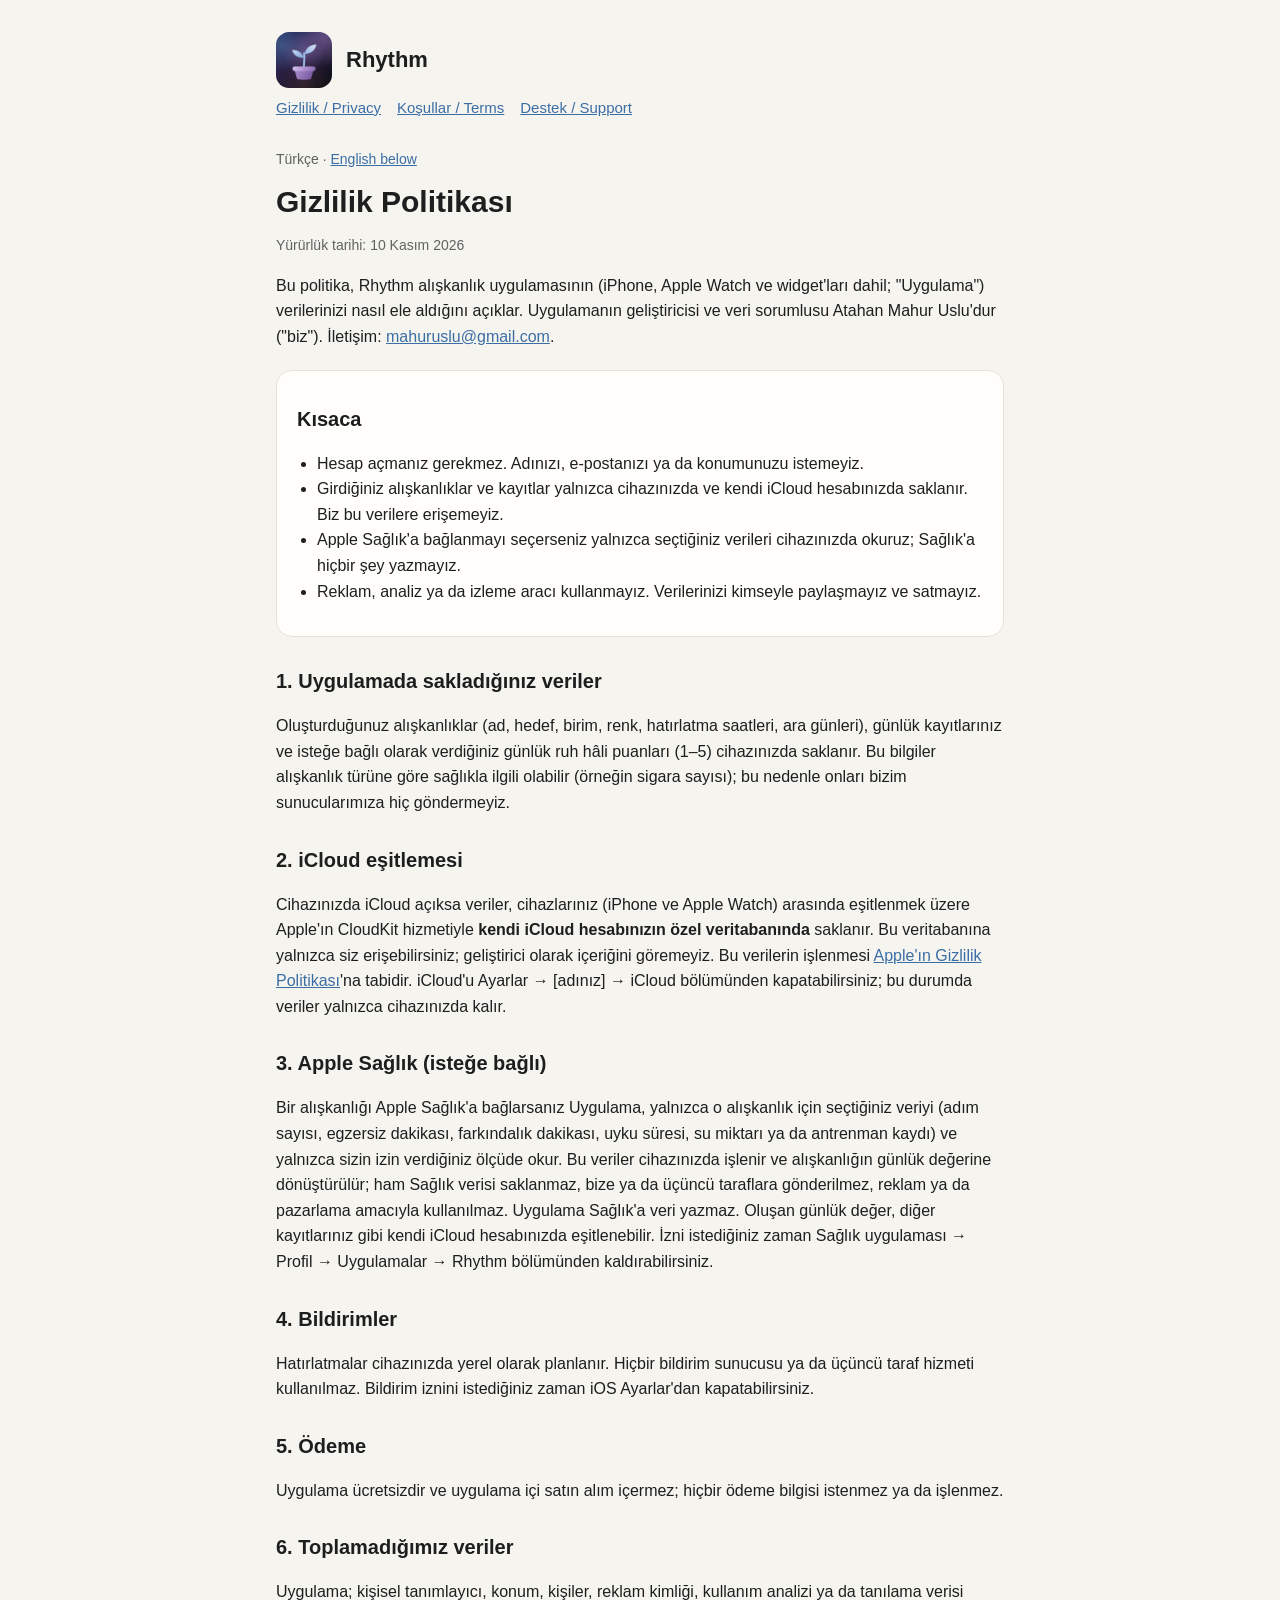
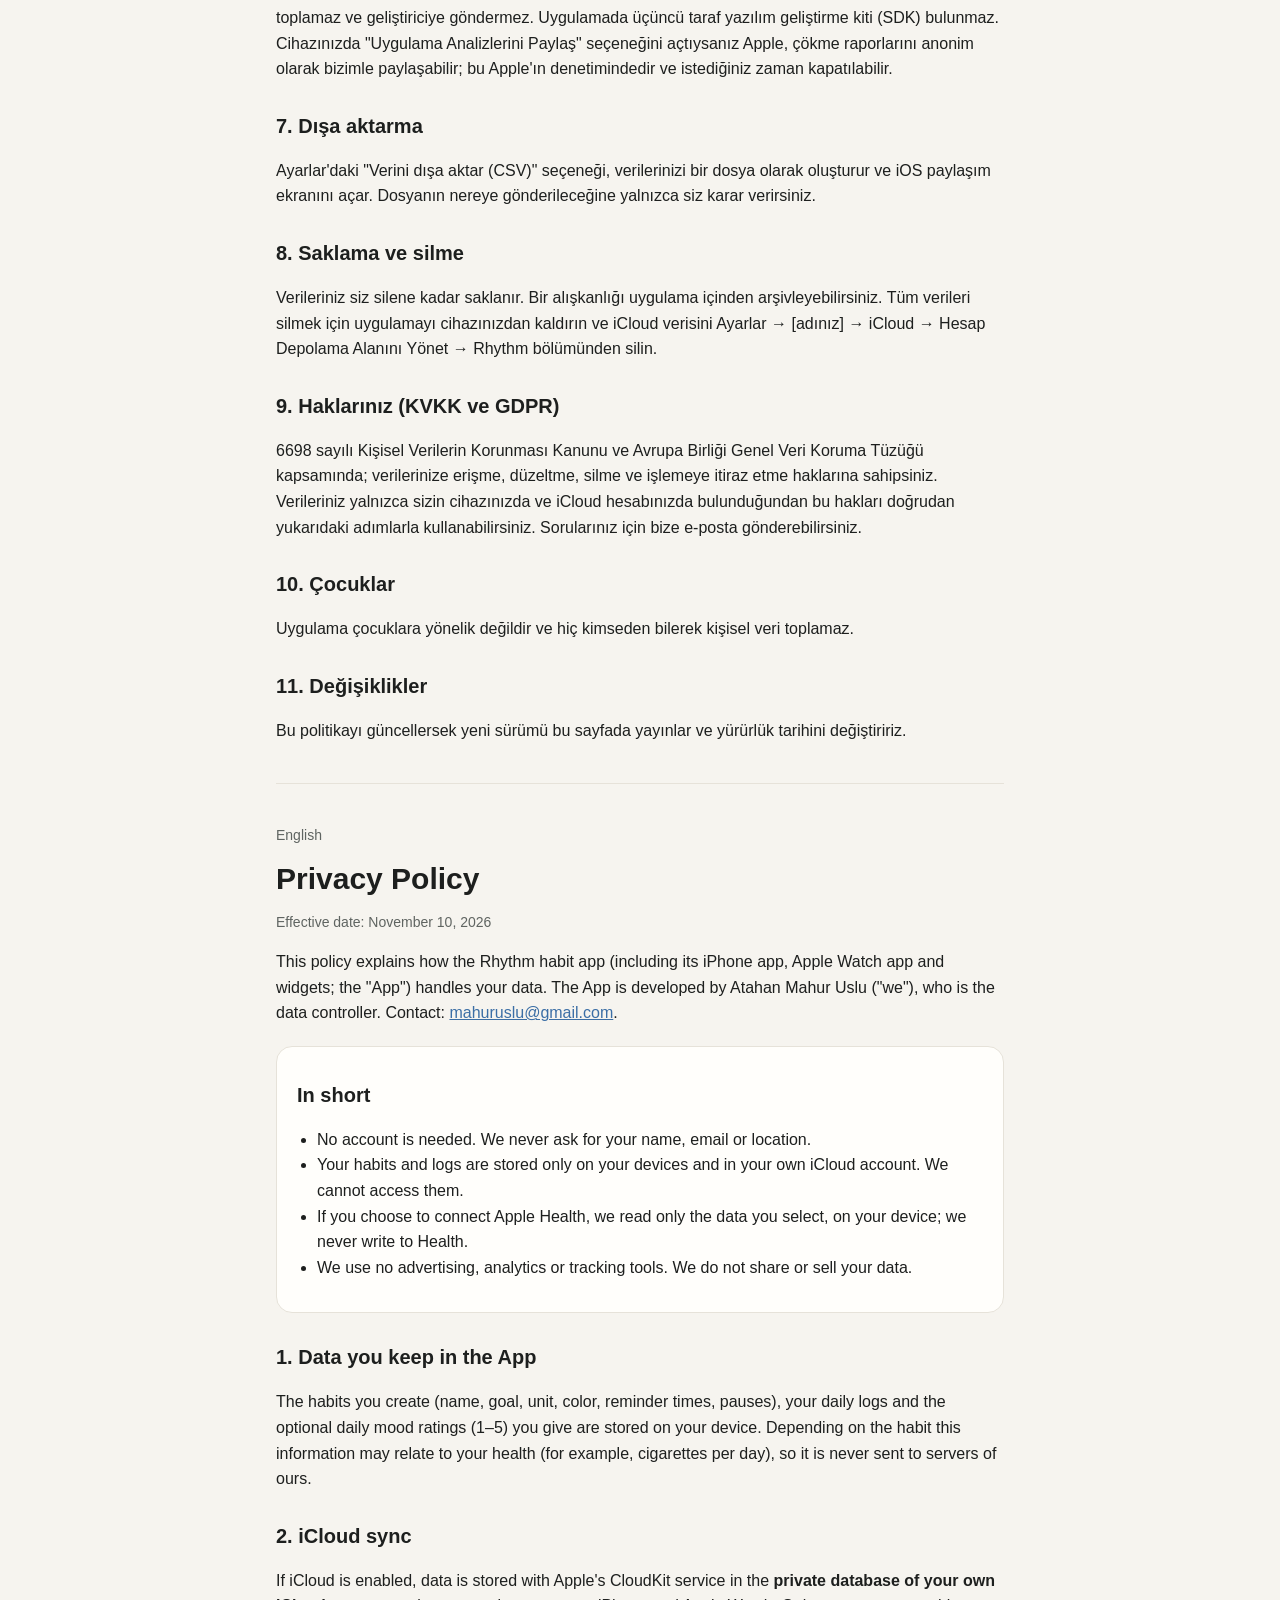
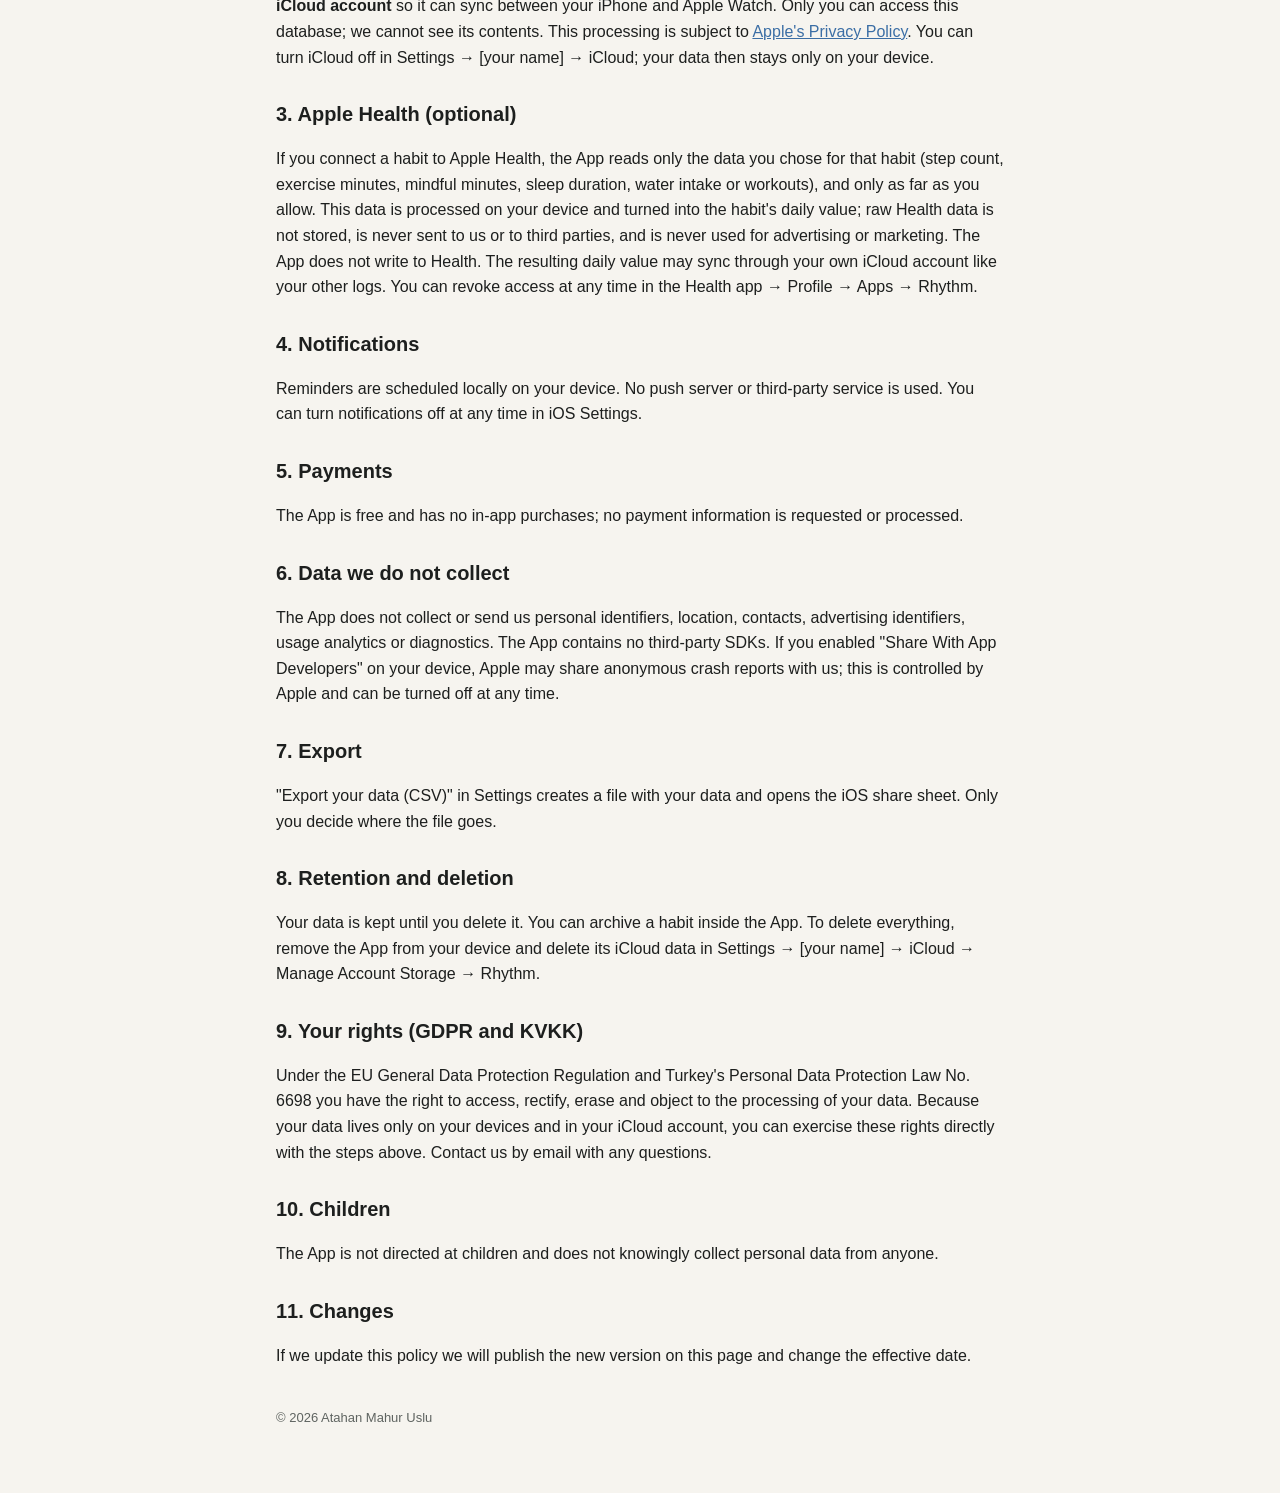
==== commit de69bb91: "privacy: mention optional daily mood ratings Co-Authored-By: Claude Opus 5.5 <noreply@anthropic.com>" ====
--- a/privacy.html
+++ b/privacy.html
@@ -28,7 +28,7 @@
 </div>
 
 <h2>1. Uygulamada sakladığınız veriler</h2>
-<p>Oluşturduğunuz alışkanlıklar (ad, hedef, birim, renk, hatırlatma saatleri, ara günleri) ve günlük kayıtlarınız cihazınızda saklanır. Bu bilgiler alışkanlık türüne göre sağlıkla ilgili olabilir (örneğin sigara sayısı); bu nedenle onları bizim sunucularımıza hiç göndermeyiz.</p>
+<p>Oluşturduğunuz alışkanlıklar (ad, hedef, birim, renk, hatırlatma saatleri, ara günleri), günlük kayıtlarınız ve isteğe bağlı olarak verdiğiniz günlük ruh hâli puanları (1–5) cihazınızda saklanır. Bu bilgiler alışkanlık türüne göre sağlıkla ilgili olabilir (örneğin sigara sayısı); bu nedenle onları bizim sunucularımıza hiç göndermeyiz.</p>
 
 <h2>2. iCloud eşitlemesi</h2>
 <p>Cihazınızda iCloud açıksa veriler, cihazlarınız (iPhone ve Apple Watch) arasında eşitlenmek üzere Apple'ın CloudKit hizmetiyle <strong>kendi iCloud hesabınızın özel veritabanında</strong> saklanır. Bu veritabanına yalnızca siz erişebilirsiniz; geliştirici olarak içeriğini göremeyiz. Bu verilerin işlenmesi <a href="https://www.apple.com/legal/privacy/">Apple'ın Gizlilik Politikası</a>'na tabidir. iCloud'u Ayarlar → [adınız] → iCloud bölümünden kapatabilirsiniz; bu durumda veriler yalnızca cihazınızda kalır.</p>
@@ -79,7 +79,7 @@
 </div>
 
 <h2>1. Data you keep in the App</h2>
-<p>The habits you create (name, goal, unit, color, reminder times, pauses) and your daily logs are stored on your device. Depending on the habit this information may relate to your health (for example, cigarettes per day), so it is never sent to servers of ours.</p>
+<p>The habits you create (name, goal, unit, color, reminder times, pauses), your daily logs and the optional daily mood ratings (1–5) you give are stored on your device. Depending on the habit this information may relate to your health (for example, cigarettes per day), so it is never sent to servers of ours.</p>
 
 <h2>2. iCloud sync</h2>
 <p>If iCloud is enabled, data is stored with Apple's CloudKit service in the <strong>private database of your own iCloud account</strong> so it can sync between your iPhone and Apple Watch. Only you can access this database; we cannot see its contents. This processing is subject to <a href="https://www.apple.com/legal/privacy/">Apple's Privacy Policy</a>. You can turn iCloud off in Settings → [your name] → iCloud; your data then stays only on your device.</p>
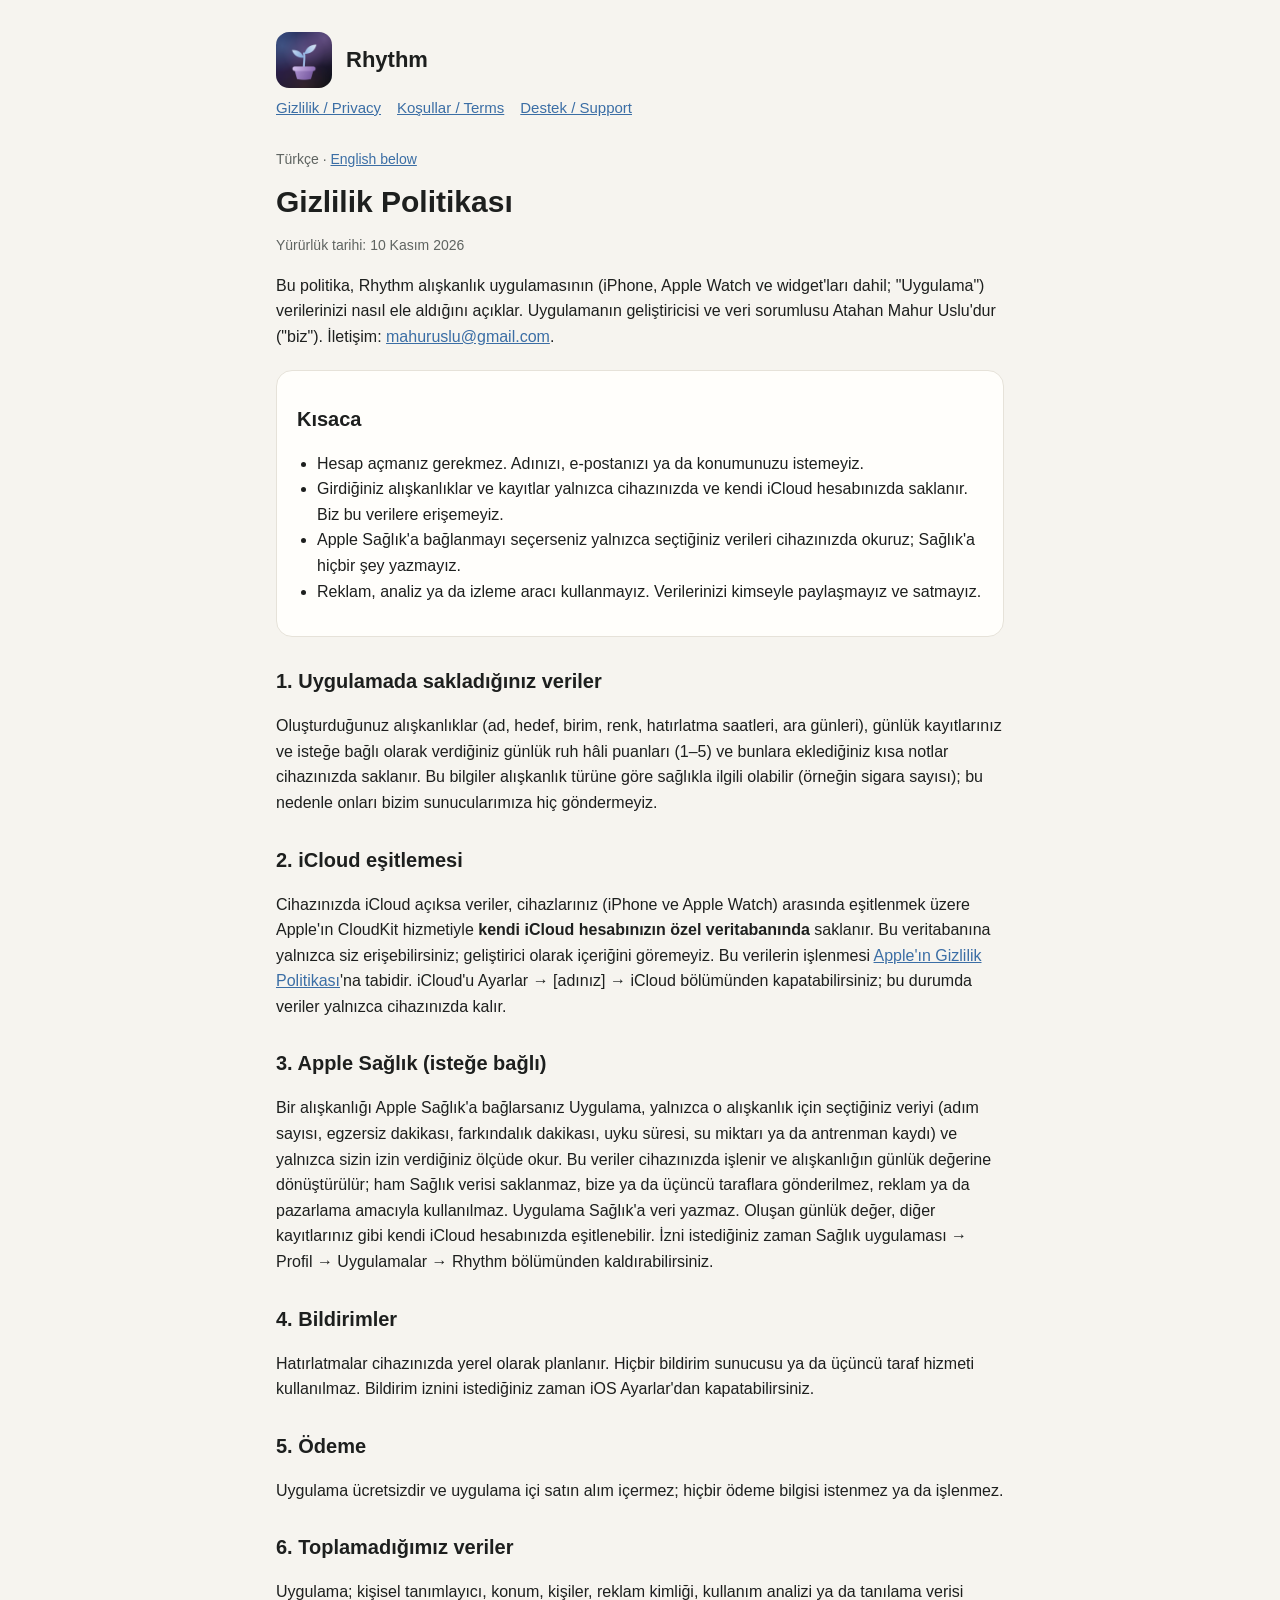
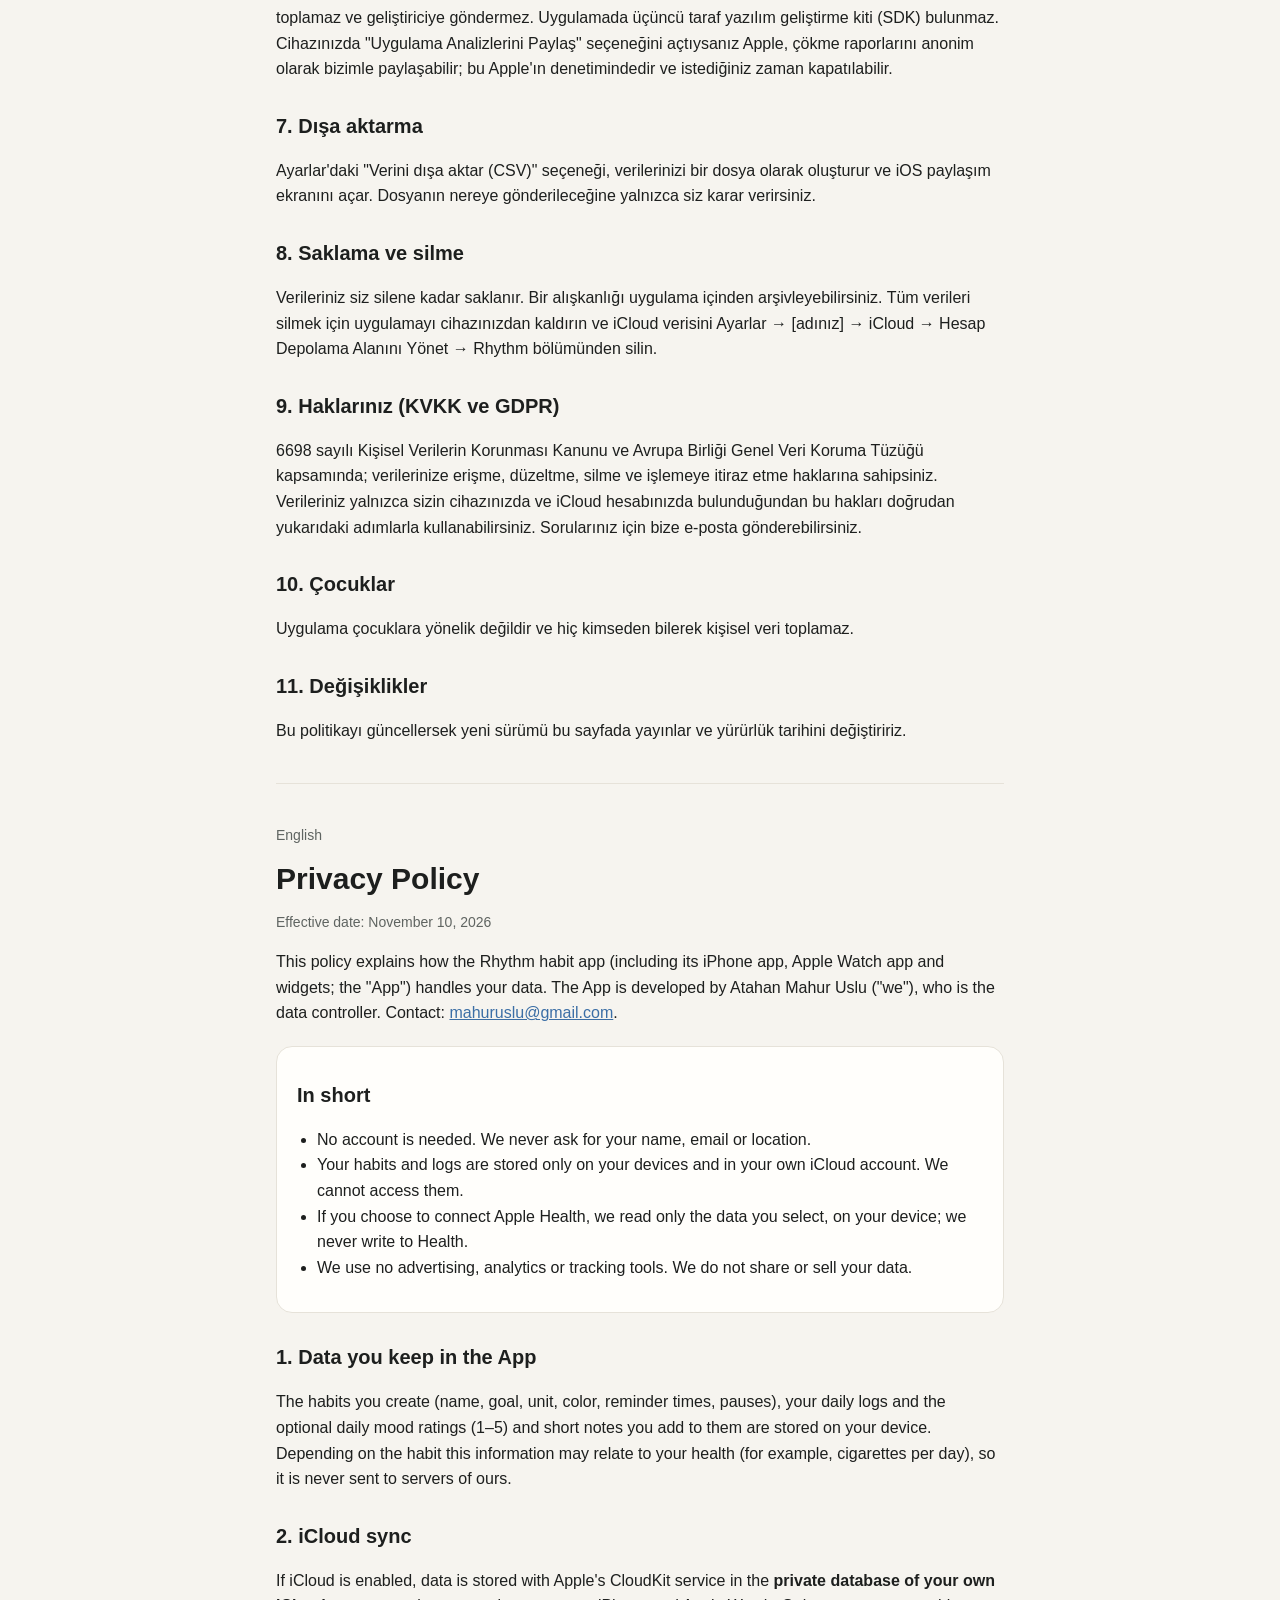
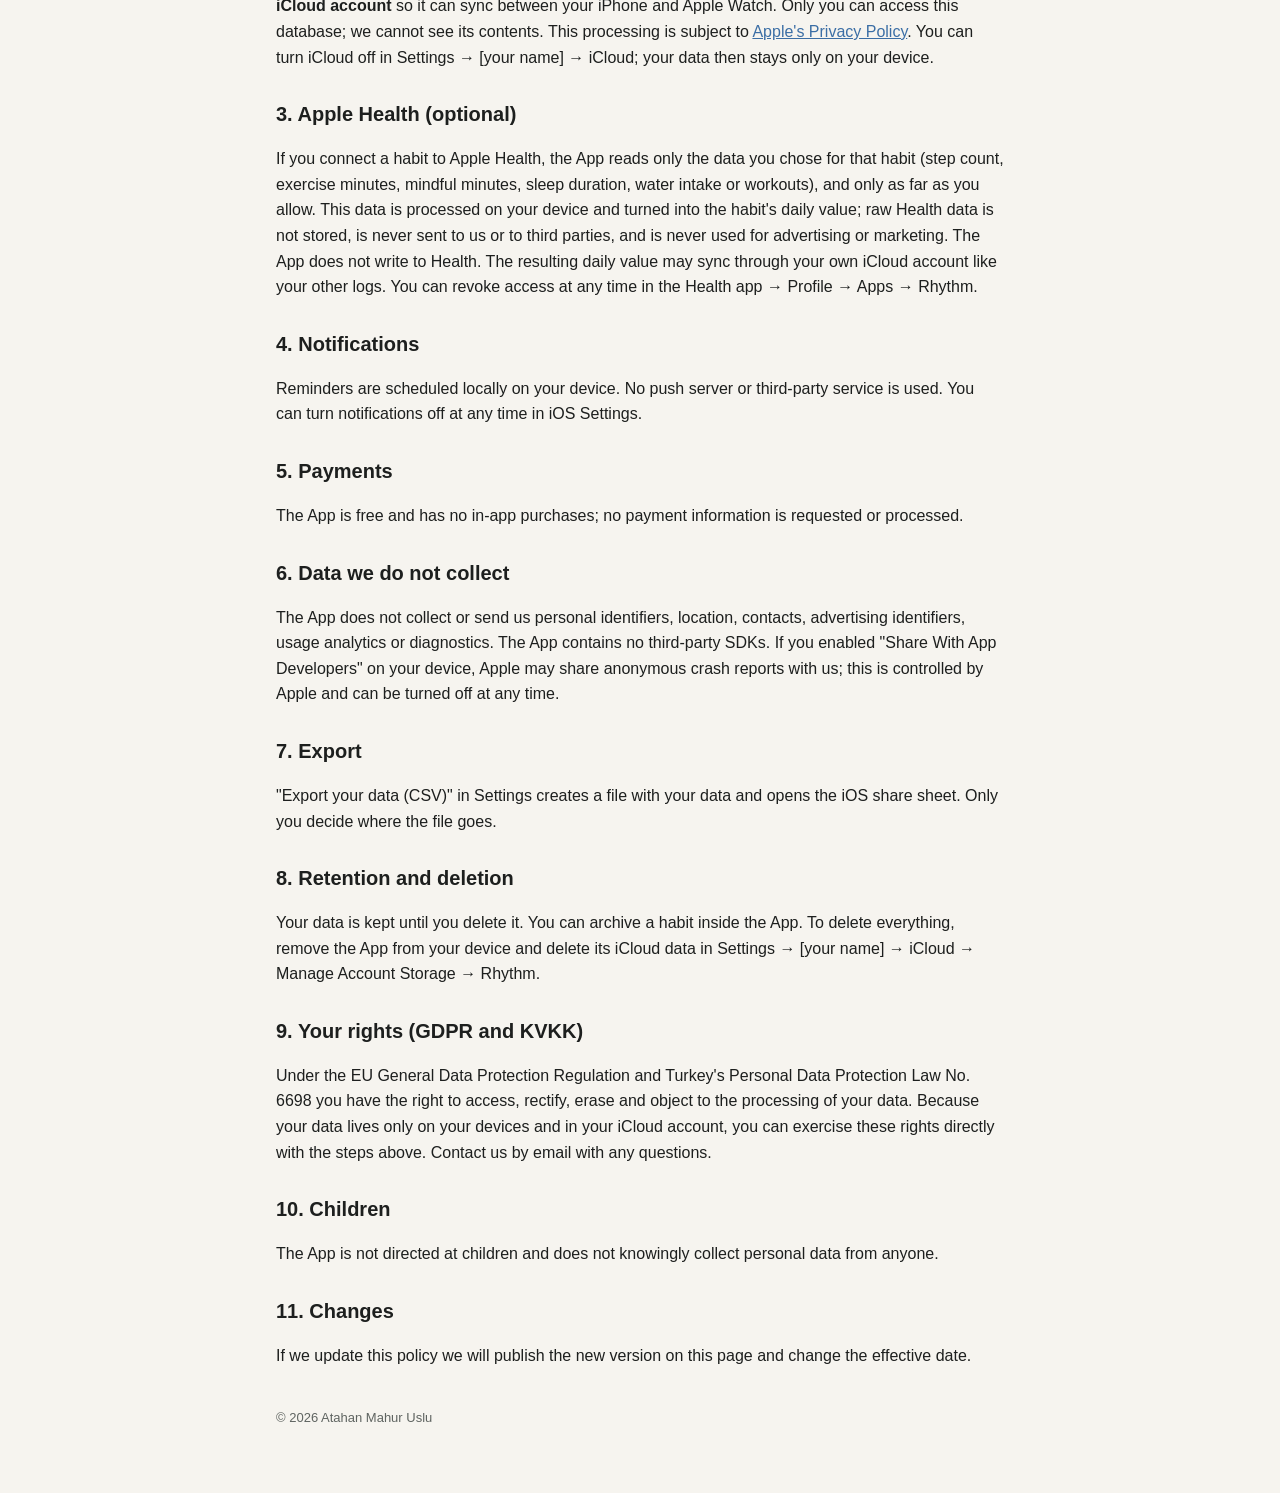
==== commit b76b5fbc: "privacy/support: mood notes and evening mood question Co-Authored-By: Claude Opus 5.5 <noreply@anthr" ====
--- a/privacy.html
+++ b/privacy.html
@@ -28,7 +28,7 @@
 </div>
 
 <h2>1. Uygulamada sakladığınız veriler</h2>
-<p>Oluşturduğunuz alışkanlıklar (ad, hedef, birim, renk, hatırlatma saatleri, ara günleri), günlük kayıtlarınız ve isteğe bağlı olarak verdiğiniz günlük ruh hâli puanları (1–5) cihazınızda saklanır. Bu bilgiler alışkanlık türüne göre sağlıkla ilgili olabilir (örneğin sigara sayısı); bu nedenle onları bizim sunucularımıza hiç göndermeyiz.</p>
+<p>Oluşturduğunuz alışkanlıklar (ad, hedef, birim, renk, hatırlatma saatleri, ara günleri), günlük kayıtlarınız ve isteğe bağlı olarak verdiğiniz günlük ruh hâli puanları (1–5) ve bunlara eklediğiniz kısa notlar cihazınızda saklanır. Bu bilgiler alışkanlık türüne göre sağlıkla ilgili olabilir (örneğin sigara sayısı); bu nedenle onları bizim sunucularımıza hiç göndermeyiz.</p>
 
 <h2>2. iCloud eşitlemesi</h2>
 <p>Cihazınızda iCloud açıksa veriler, cihazlarınız (iPhone ve Apple Watch) arasında eşitlenmek üzere Apple'ın CloudKit hizmetiyle <strong>kendi iCloud hesabınızın özel veritabanında</strong> saklanır. Bu veritabanına yalnızca siz erişebilirsiniz; geliştirici olarak içeriğini göremeyiz. Bu verilerin işlenmesi <a href="https://www.apple.com/legal/privacy/">Apple'ın Gizlilik Politikası</a>'na tabidir. iCloud'u Ayarlar → [adınız] → iCloud bölümünden kapatabilirsiniz; bu durumda veriler yalnızca cihazınızda kalır.</p>
@@ -79,7 +79,7 @@
 </div>
 
 <h2>1. Data you keep in the App</h2>
-<p>The habits you create (name, goal, unit, color, reminder times, pauses), your daily logs and the optional daily mood ratings (1–5) you give are stored on your device. Depending on the habit this information may relate to your health (for example, cigarettes per day), so it is never sent to servers of ours.</p>
+<p>The habits you create (name, goal, unit, color, reminder times, pauses), your daily logs and the optional daily mood ratings (1–5) and short notes you add to them are stored on your device. Depending on the habit this information may relate to your health (for example, cigarettes per day), so it is never sent to servers of ours.</p>
 
 <h2>2. iCloud sync</h2>
 <p>If iCloud is enabled, data is stored with Apple's CloudKit service in the <strong>private database of your own iCloud account</strong> so it can sync between your iPhone and Apple Watch. Only you can access this database; we cannot see its contents. This processing is subject to <a href="https://www.apple.com/legal/privacy/">Apple's Privacy Policy</a>. You can turn iCloud off in Settings → [your name] → iCloud; your data then stays only on your device.</p>
